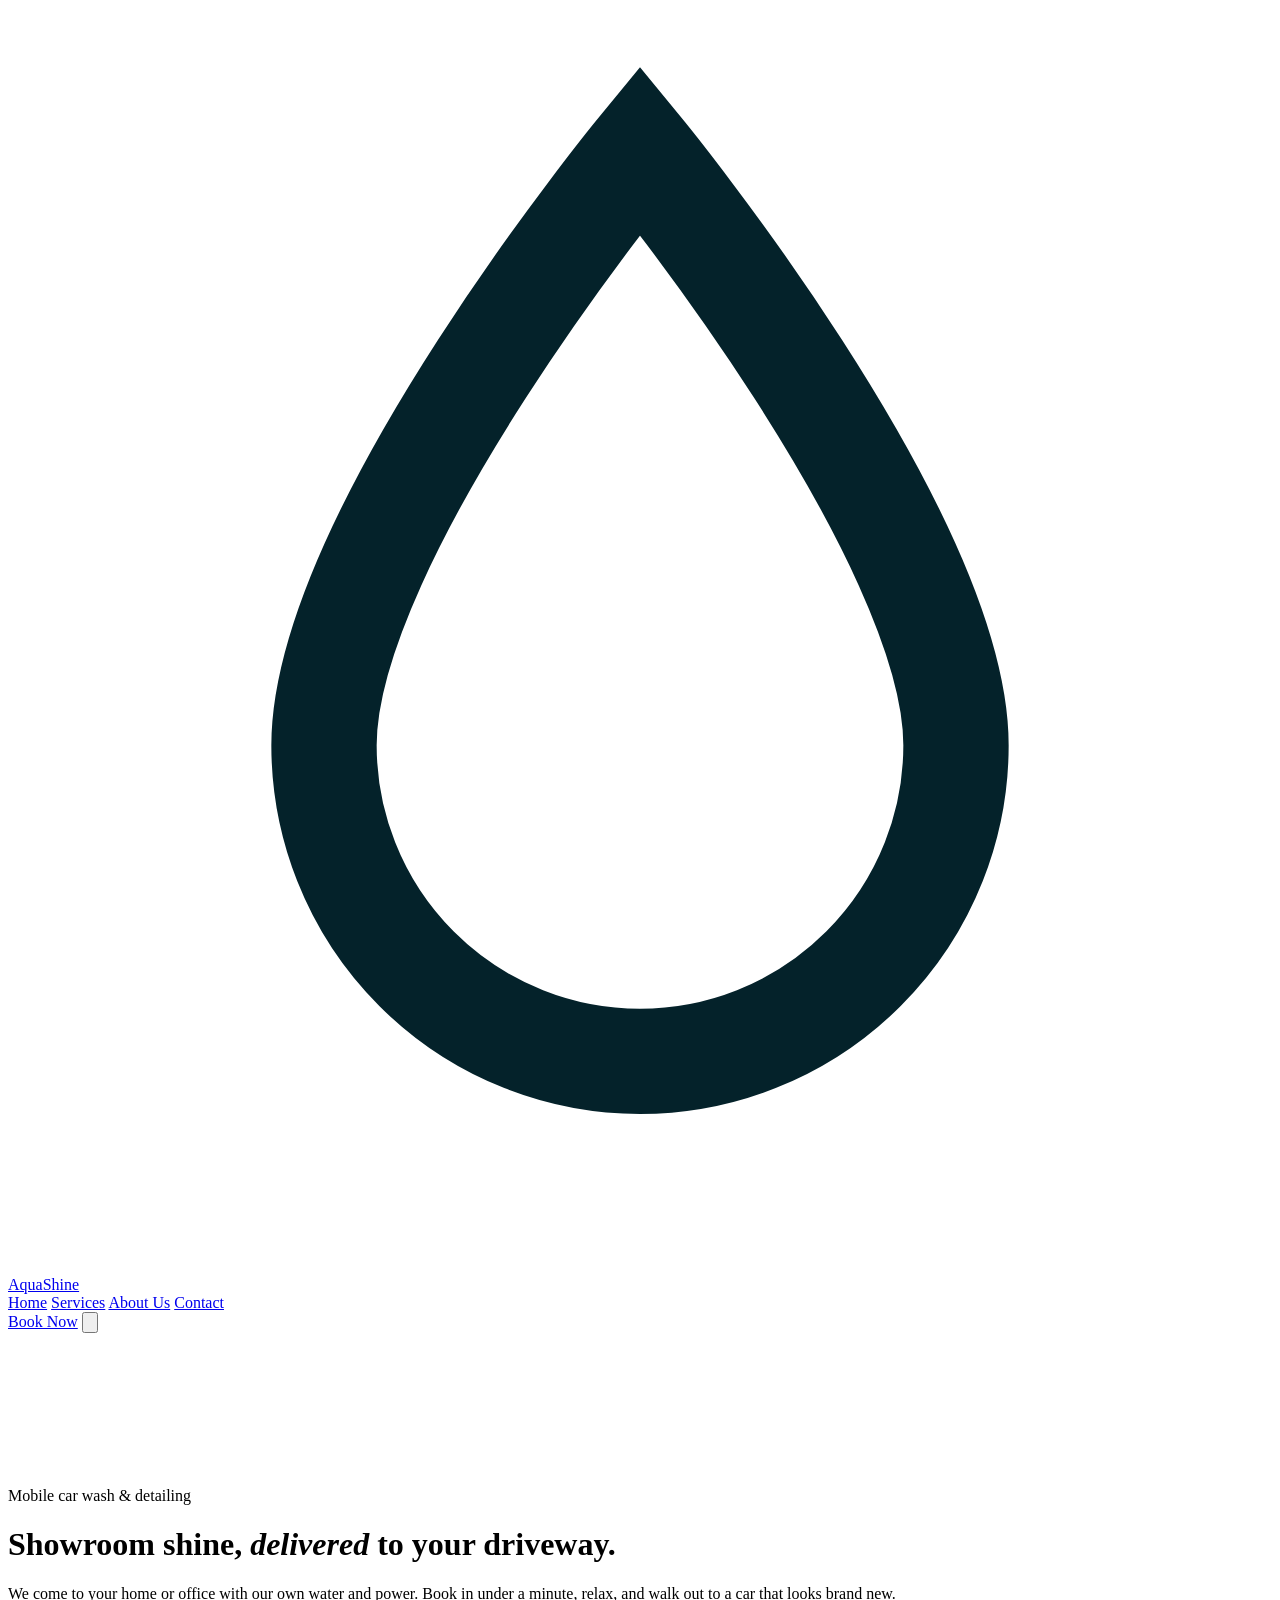
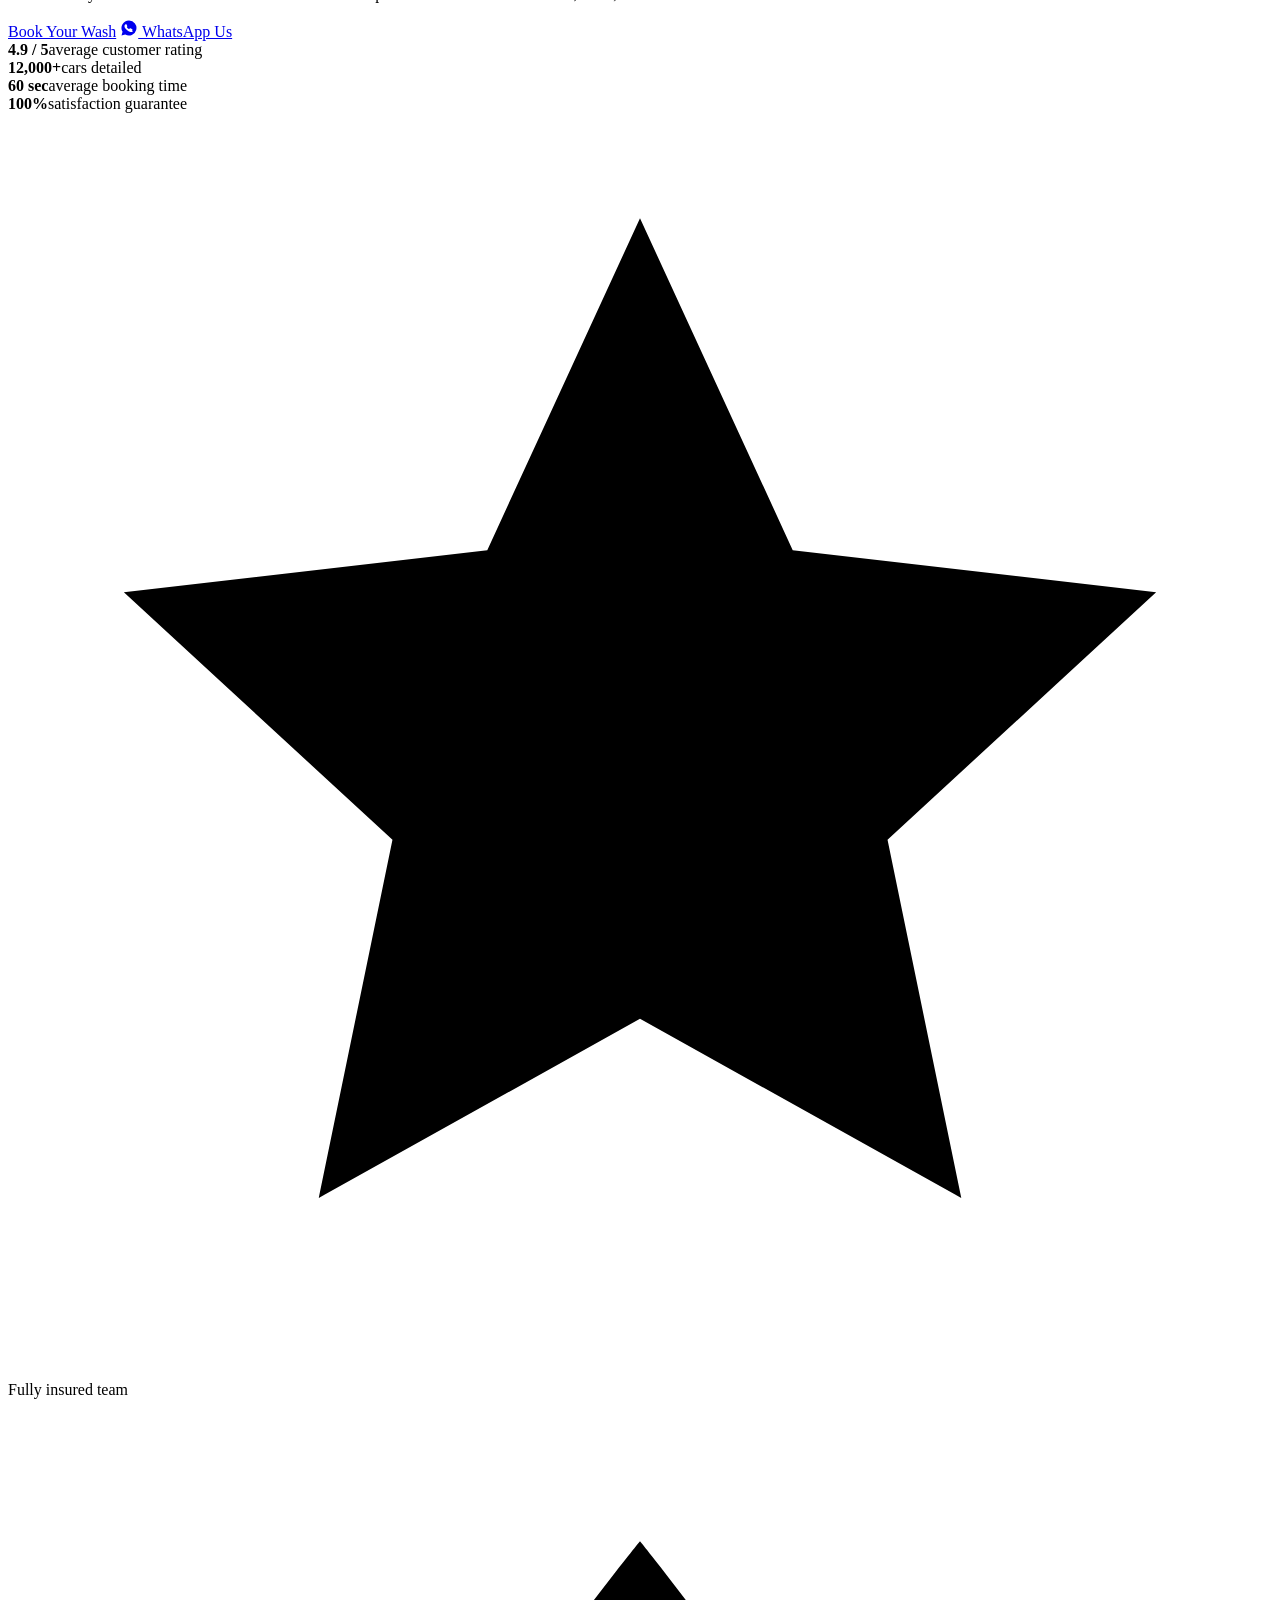
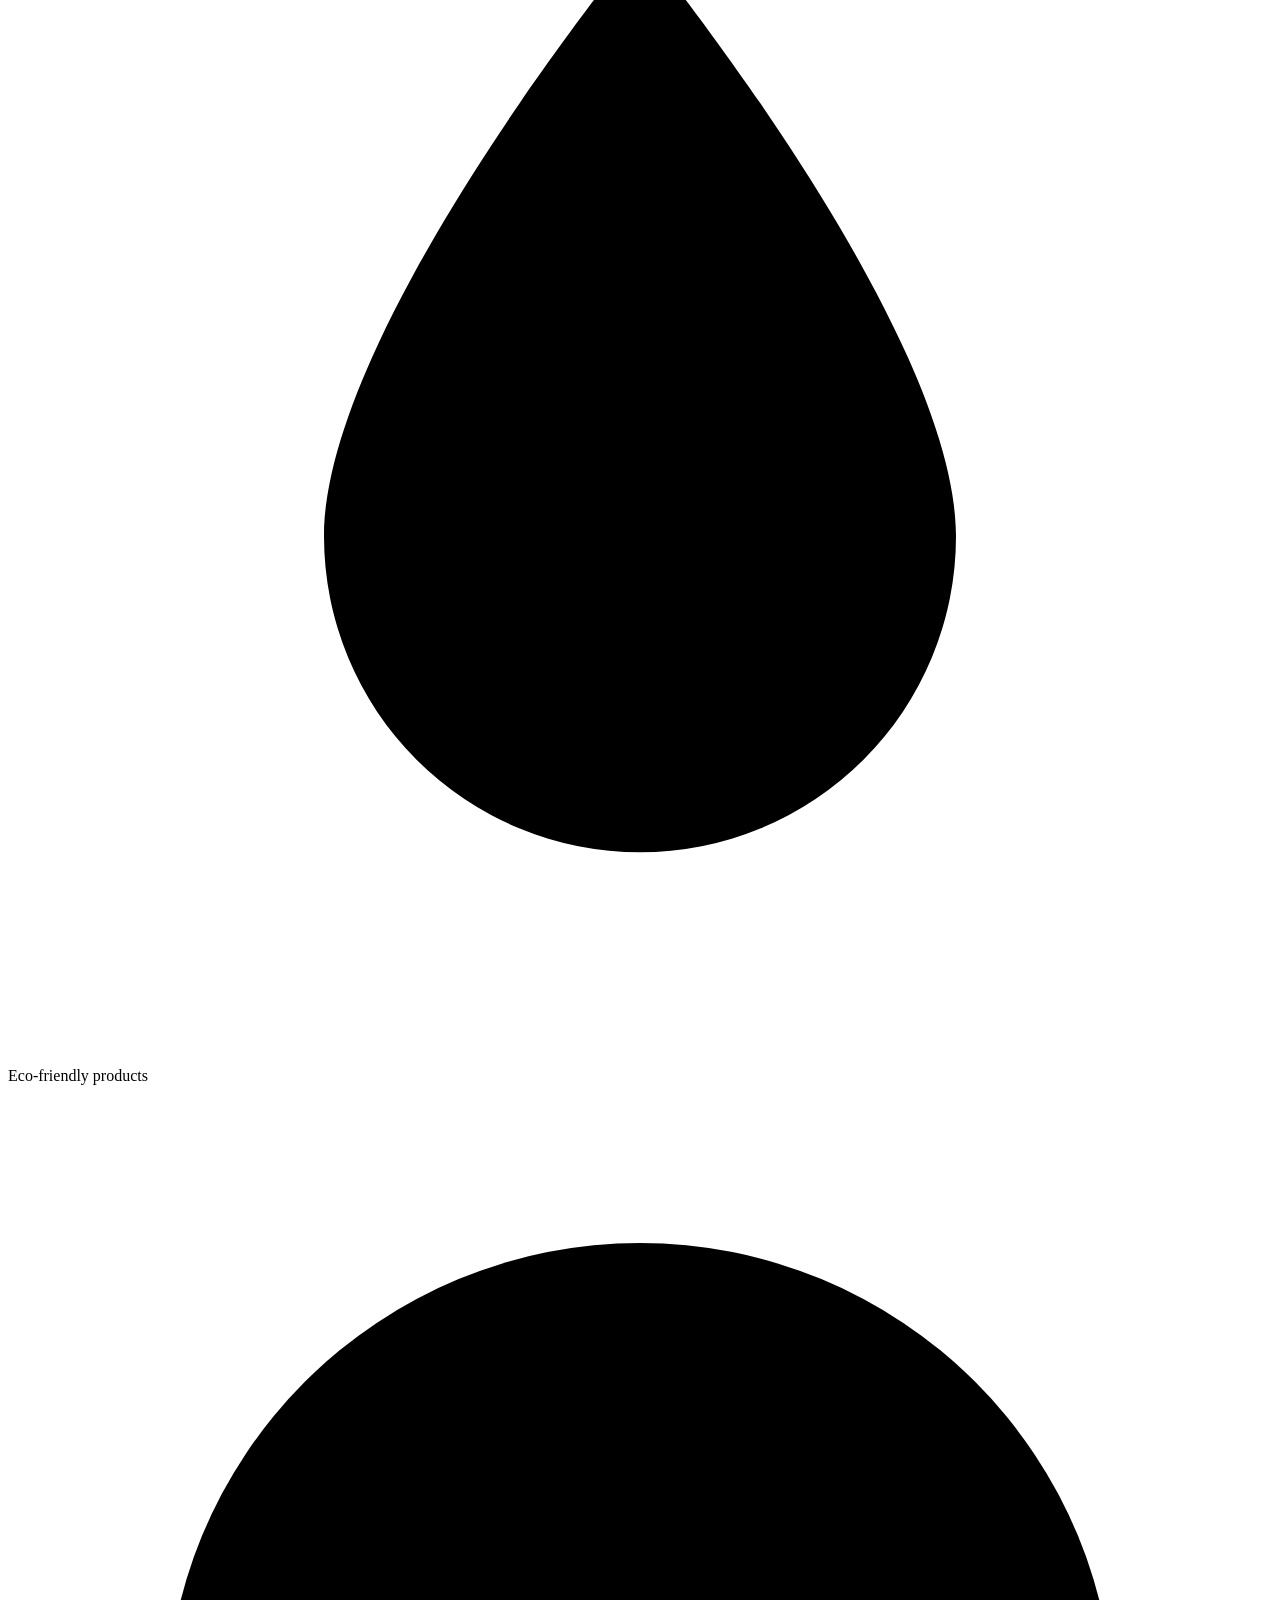
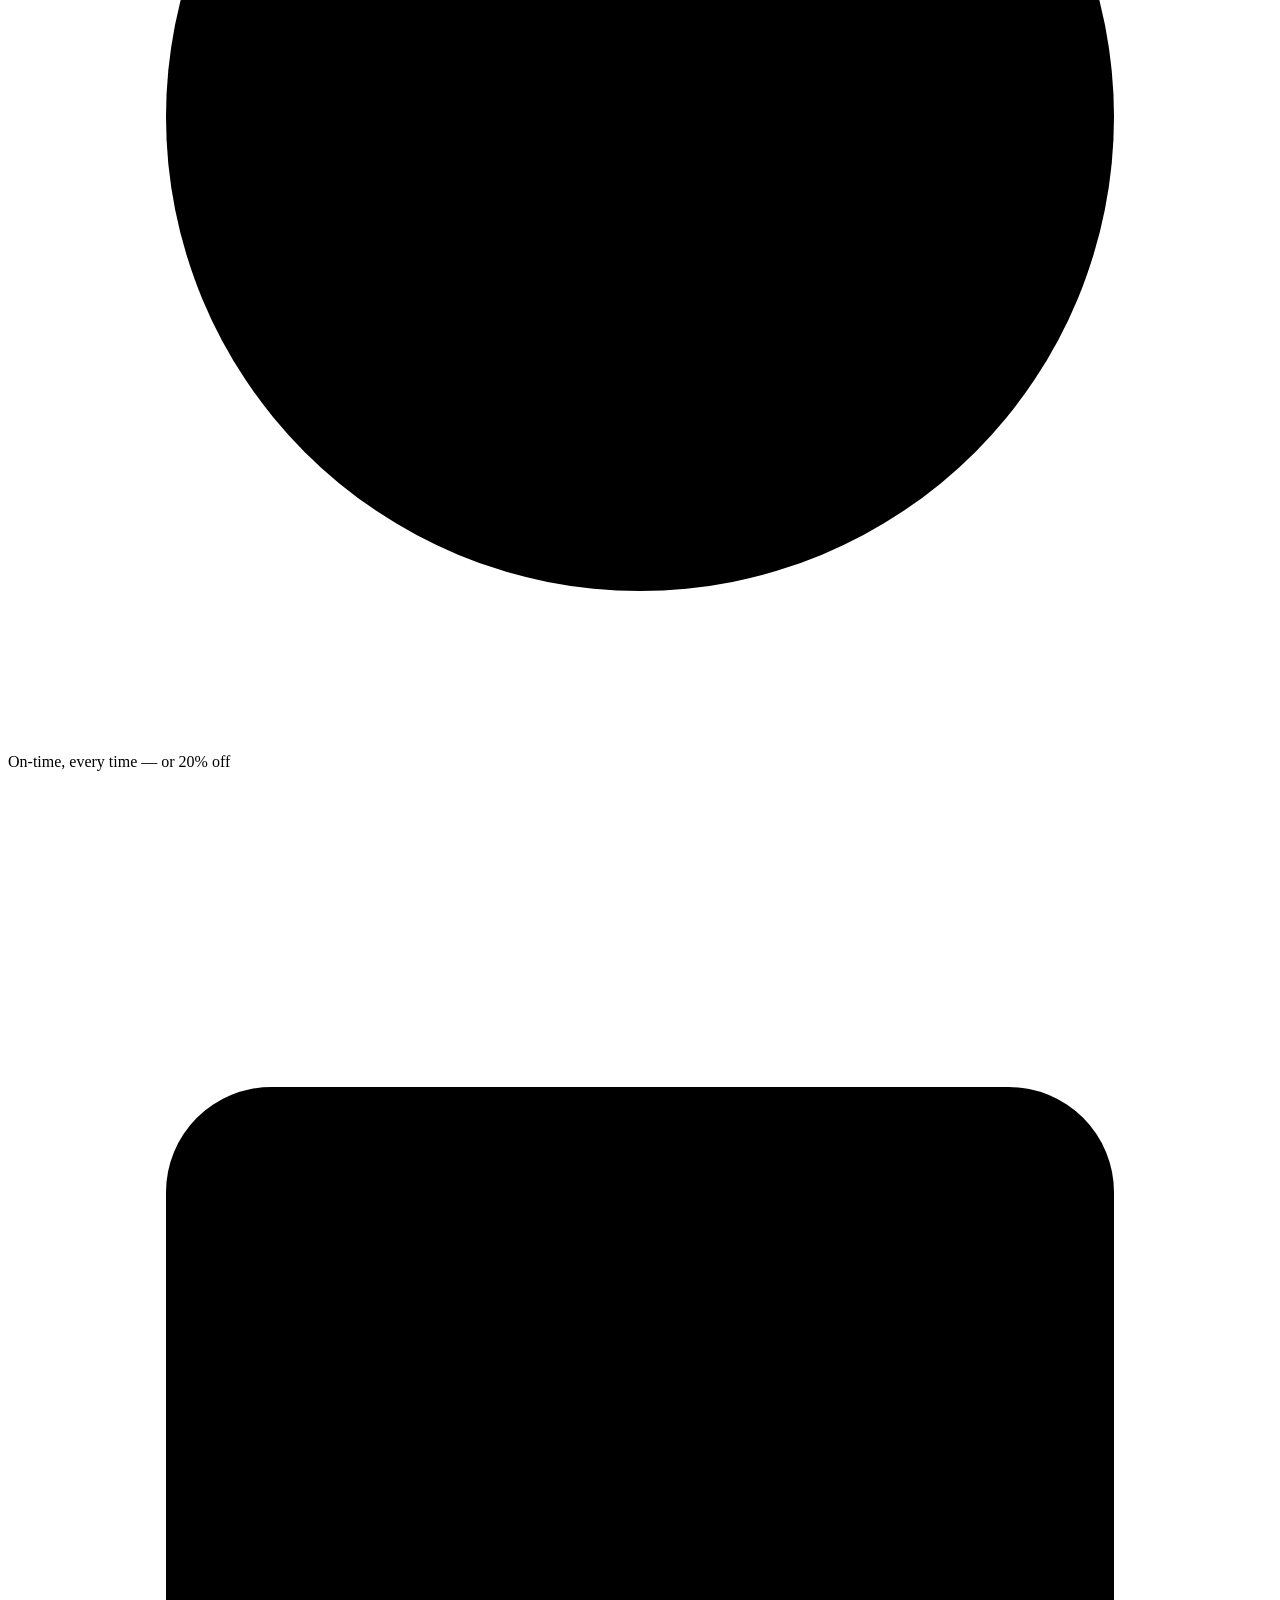
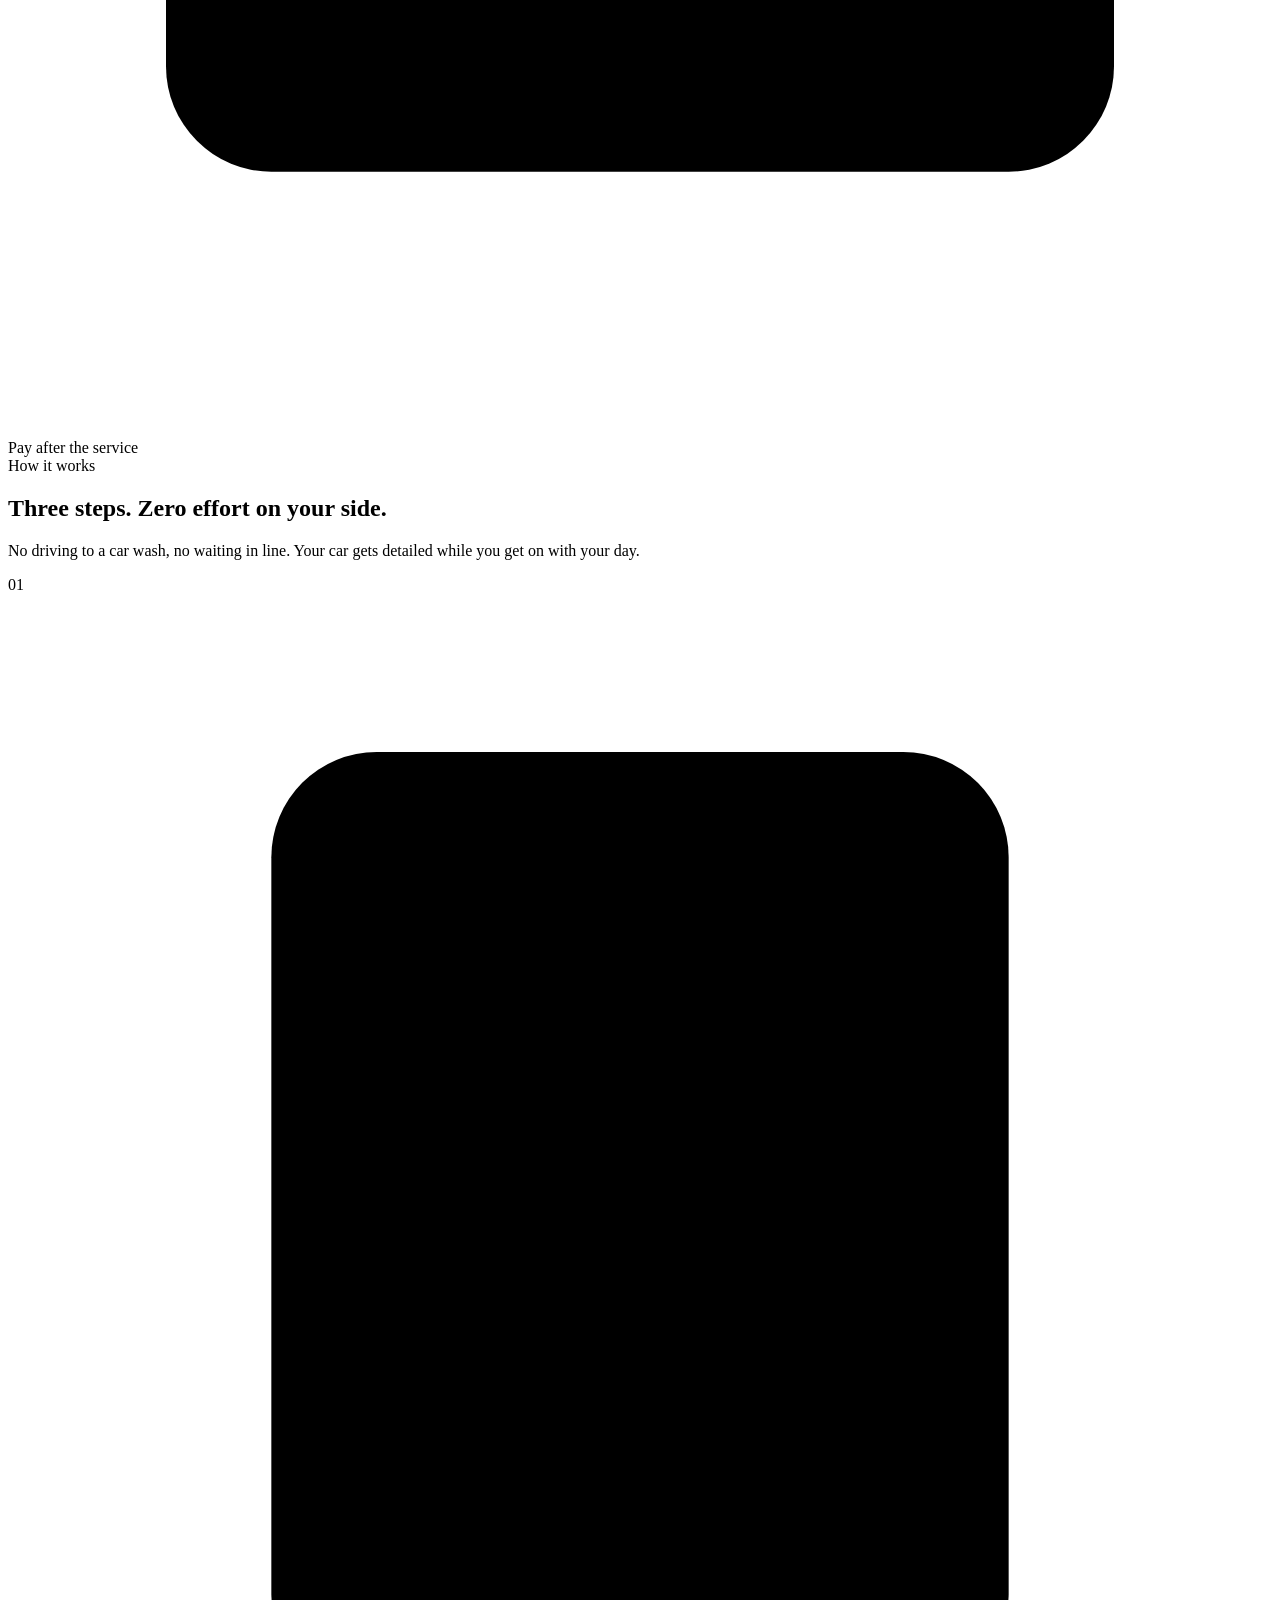
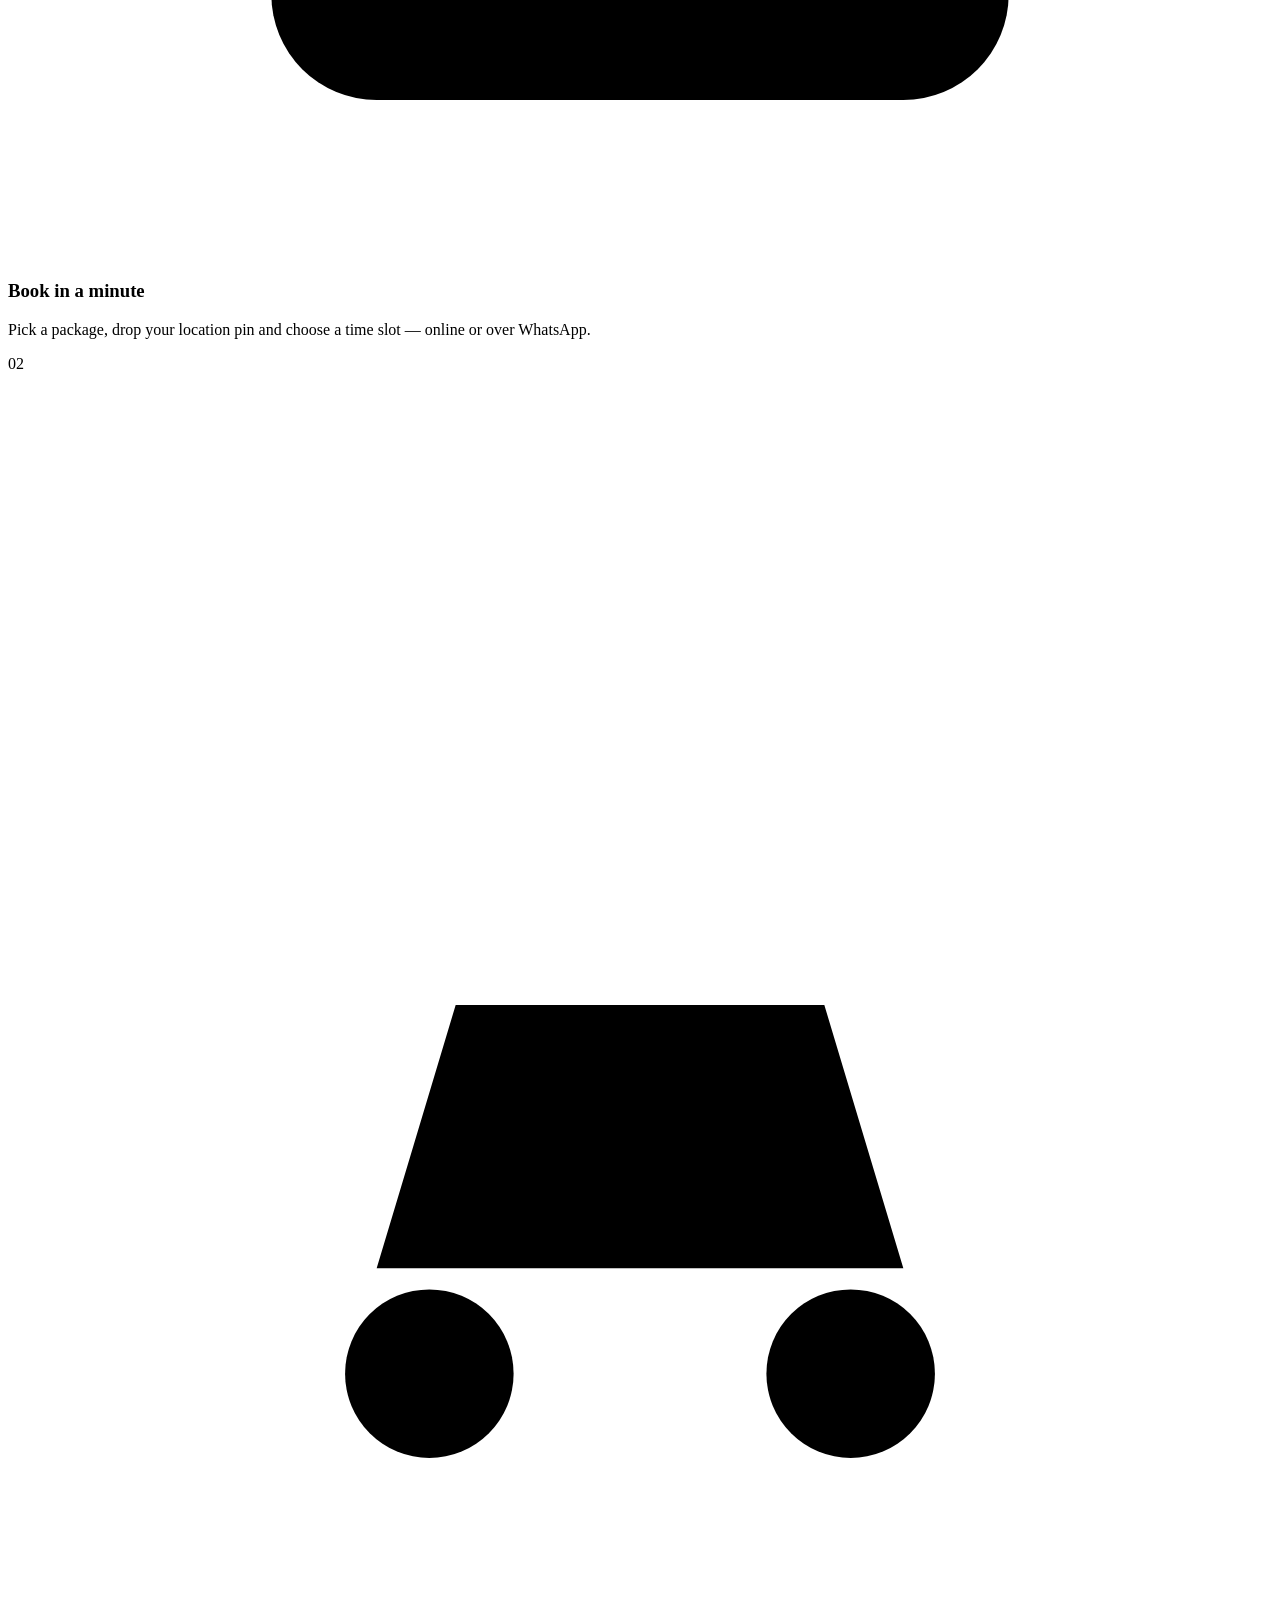
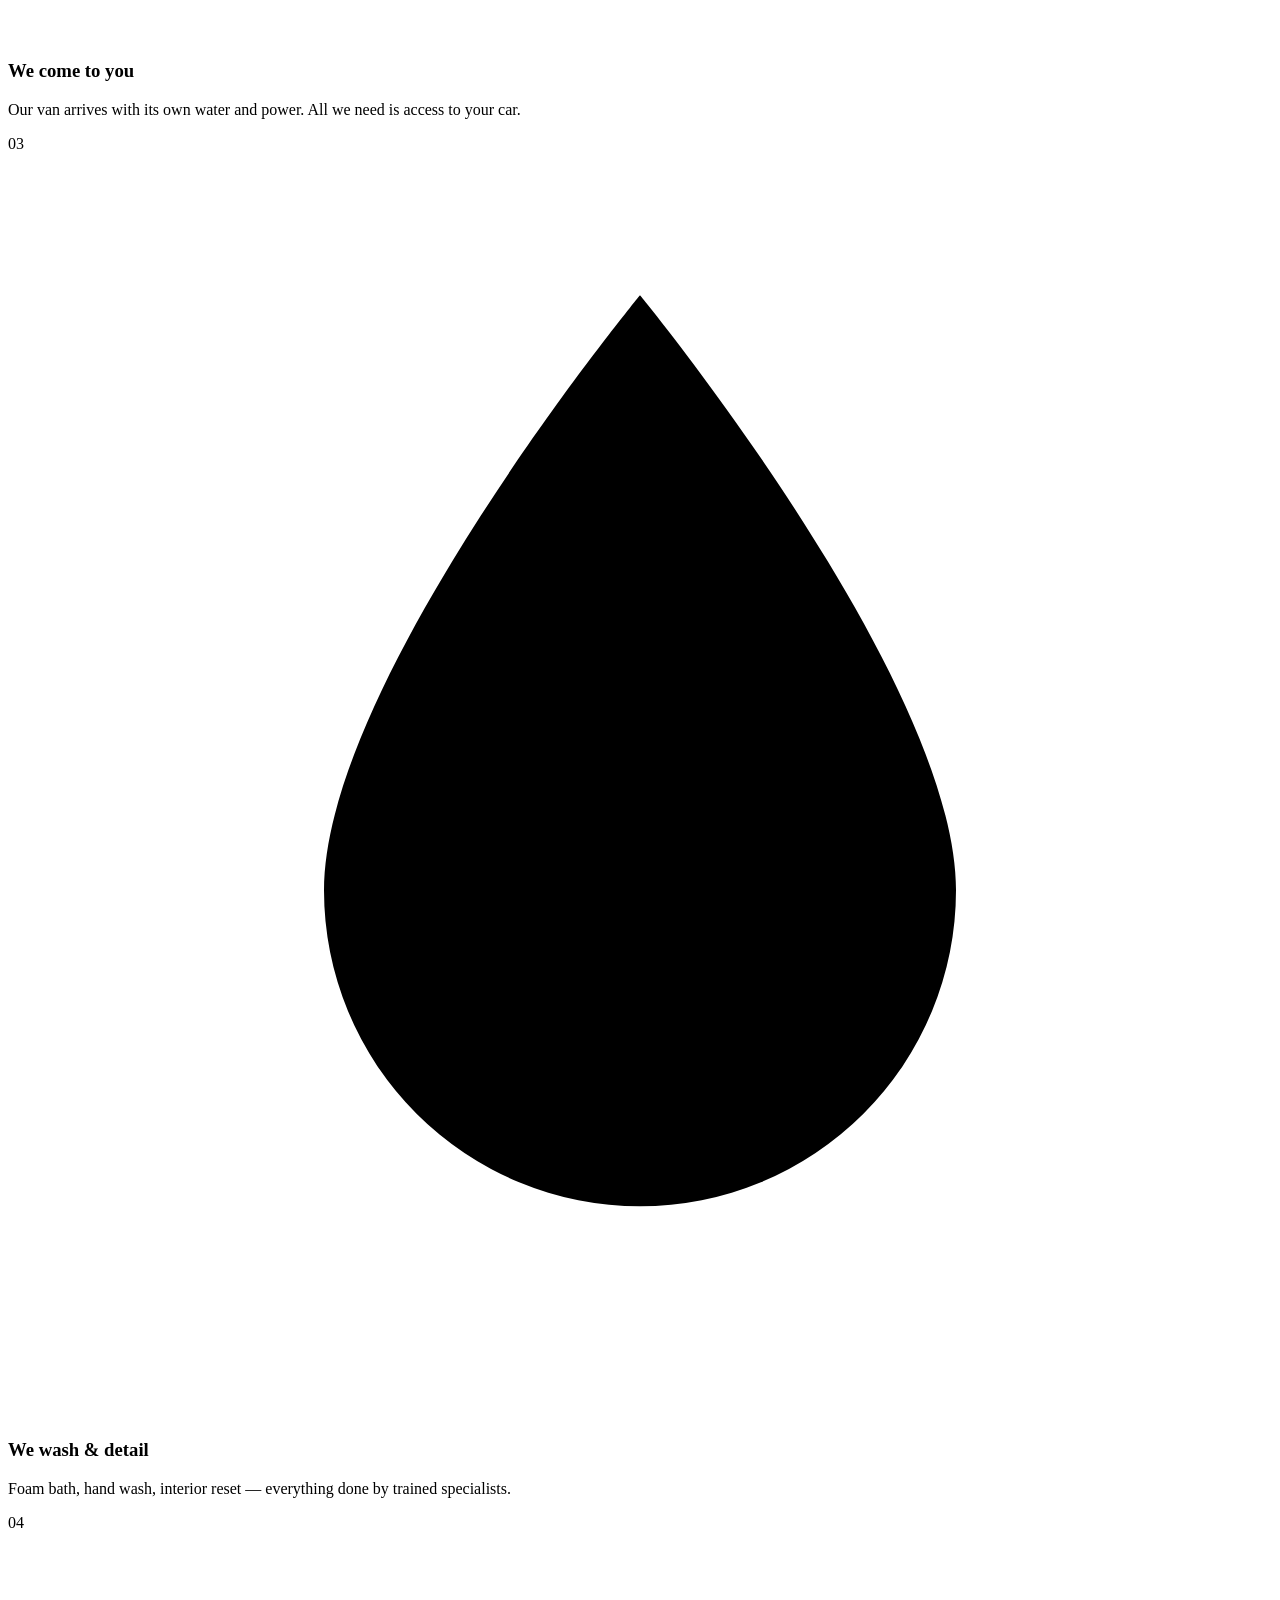
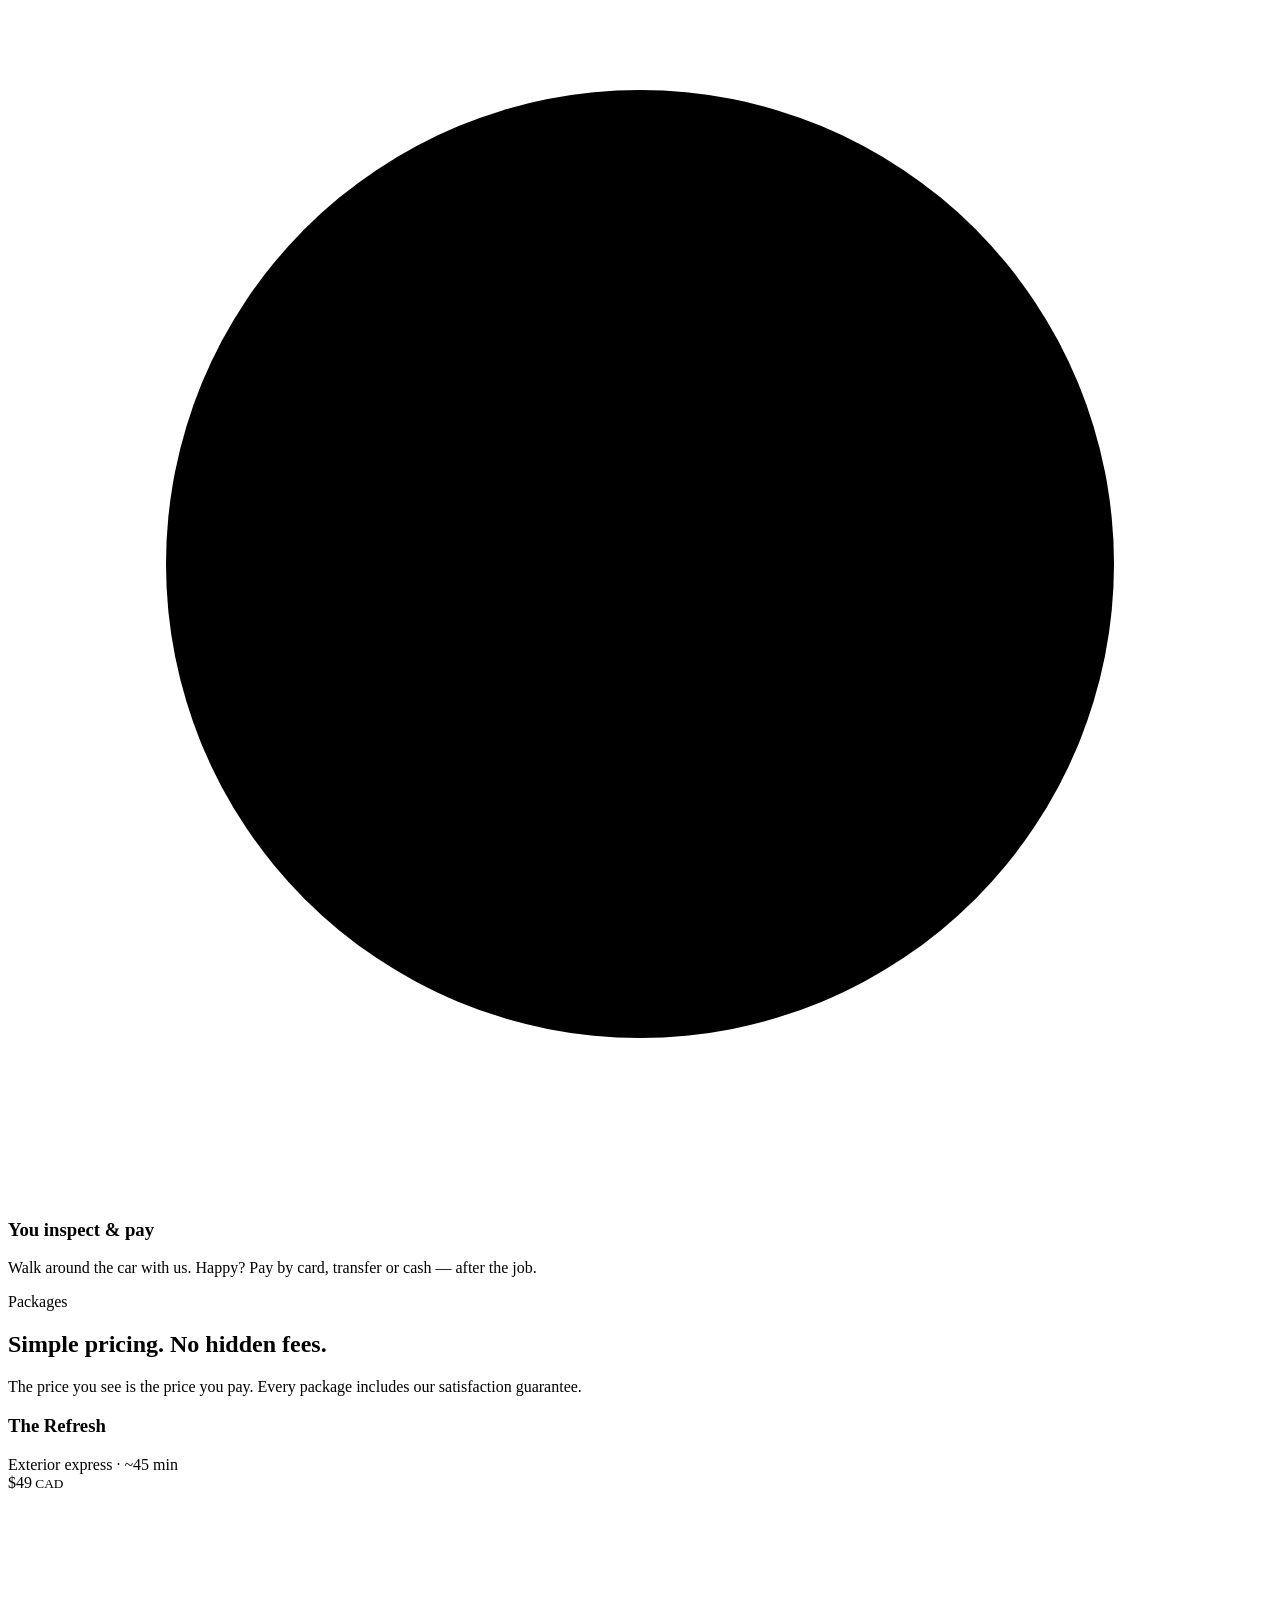
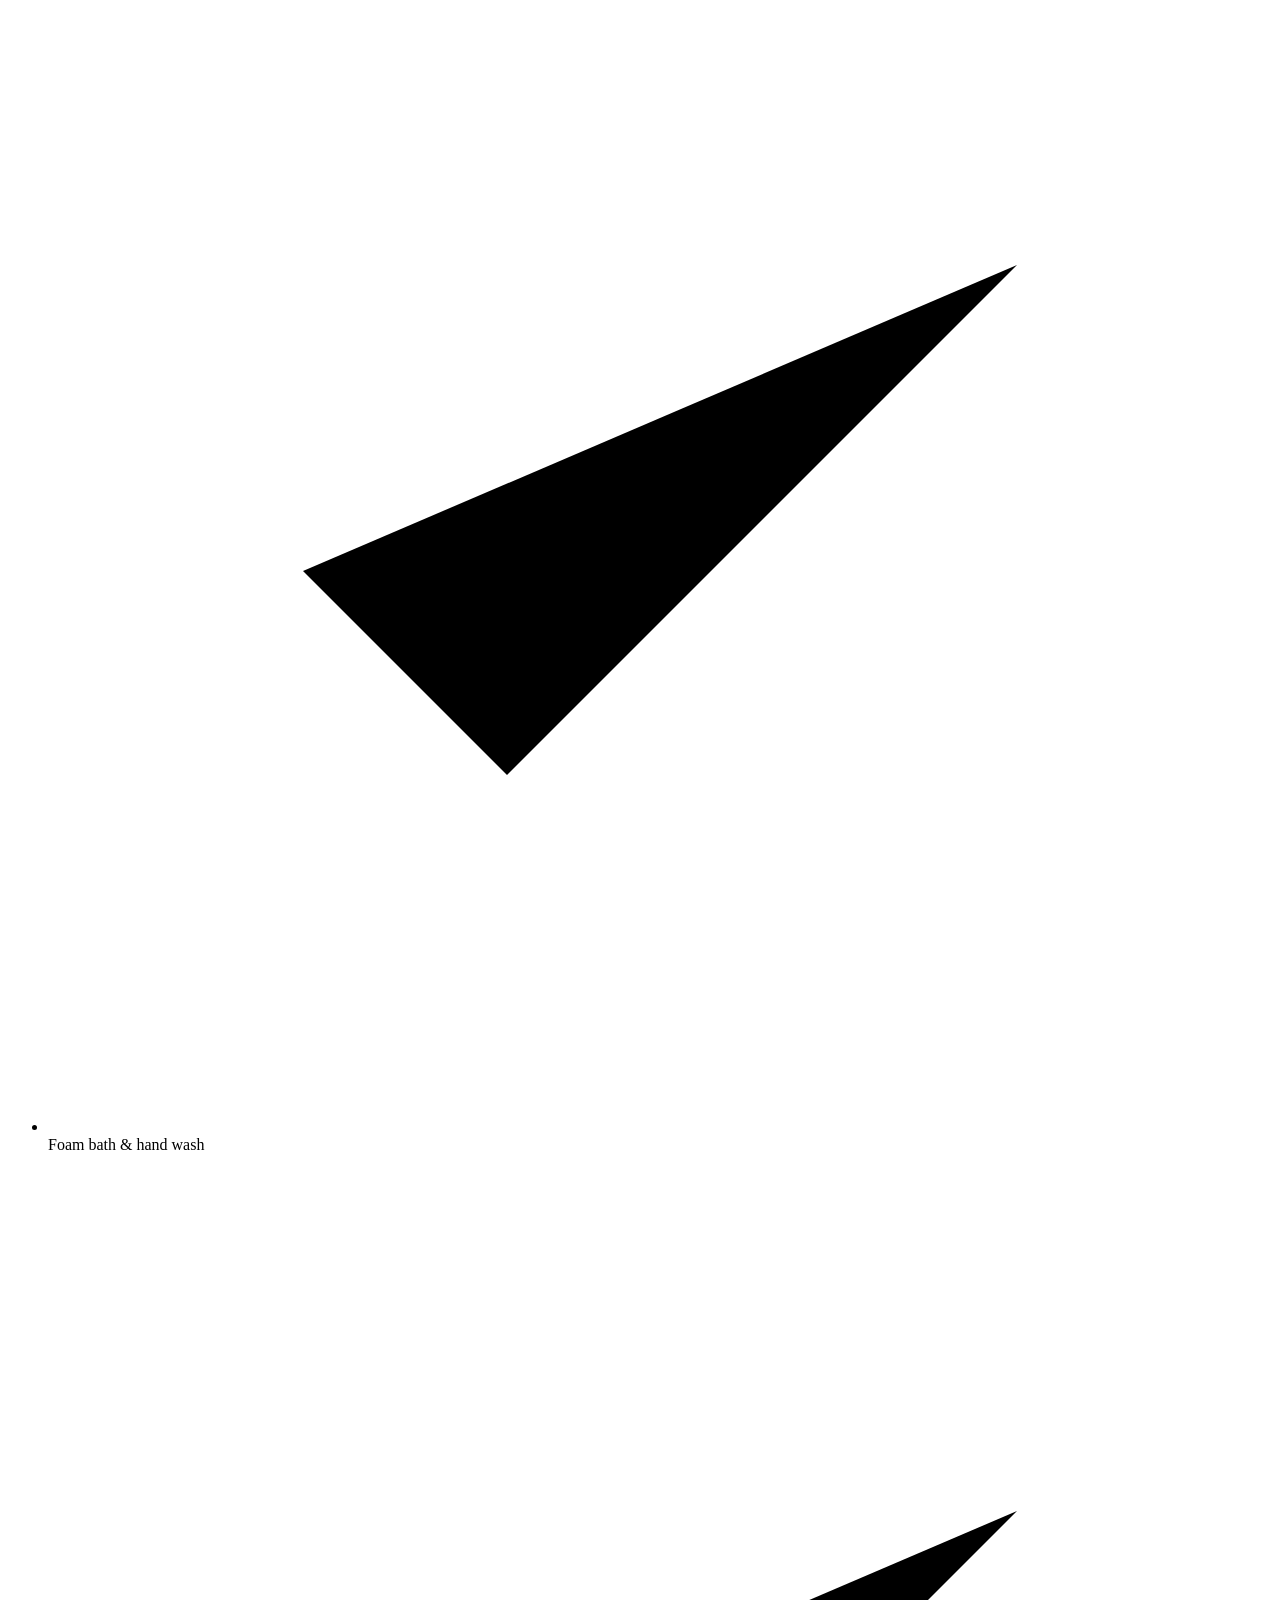
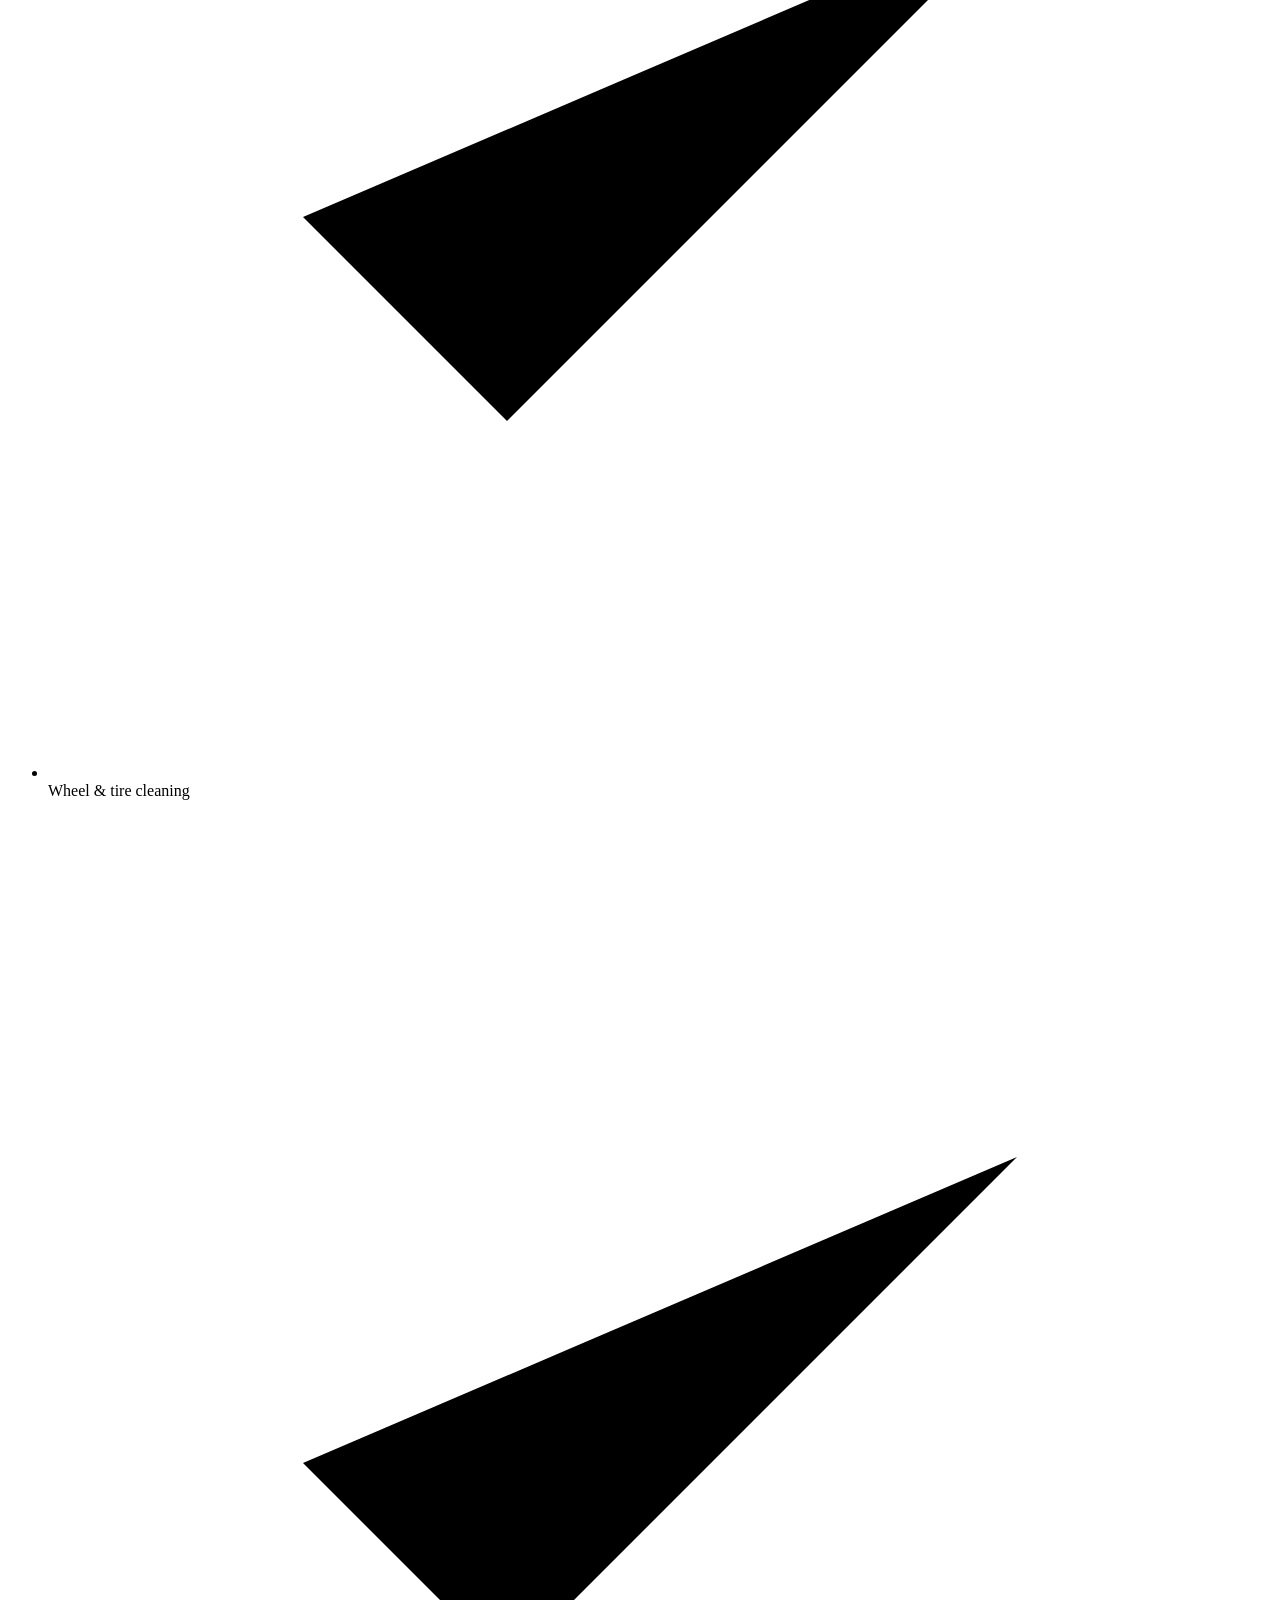
==== index.html @ 268f35f4 "Add index.html" ====
<!DOCTYPE html>
<html lang="en">
<head>
<meta charset="UTF-8">
<meta name="viewport" content="width=device-width, initial-scale=1.0">
<title>AquaShine — Mobile Car Wash | Showroom Shine at Your Doorstep</title>
<meta name="description" content="AquaShine brings a premium mobile car wash to your home or office. Book in under a minute — we bring the water, the power and the shine.">
<link rel="preconnect" href="https://fonts.googleapis.com">
<link rel="preconnect" href="https://fonts.gstatic.com" crossorigin>
<link href="https://fonts.googleapis.com/css2?family=Inter:wght@400;500;600;700&family=Space+Grotesk:wght@500;600;700&display=swap" rel="stylesheet">
<link rel="stylesheet" href="styles.css">
</head>
<body>

<nav class="nav">
  <div class="nav-in">
    <a class="logo" href="index.html"><i><svg viewBox="0 0 24 24" fill="none" stroke="#04222a" stroke-width="2"><path d="M12 2.7S6 10 6 14a6 6 0 0 0 12 0c0-4-6-11.3-6-11.3z"/></svg></i>AquaShine</a>
    <div class="nav-links">
      <a href="index.html" class="on">Home</a>
      <a href="services.html">Services</a>
      <a href="about.html">About Us</a>
      <a href="contact.html">Contact</a>
    </div>
    <a class="btn nav-cta" href="contact.html">Book Now</a>
    <button class="burger" aria-label="Menu"><svg viewBox="0 0 24 24" fill="none" stroke-width="2"><path d="M4 7h16M4 12h16M4 17h16"/></svg></button>
  </div>
</nav>

<header class="hero">
  <video autoplay muted loop playsinline poster="assets/media-generation-exterior-wash-0-a948ad54-d0db-4a77-a885-1e71a88c5512.webp">
    <source src="assets/media-generation-hero-carwash-0-218e1c54-65db-4edb-9801-4d5ffd7b6881.mp4" type="video/mp4">
  </video>
  <div class="hero-in">
    <span class="kicker rv">Mobile car wash &amp; detailing</span>
    <h1 class="rv">Showroom shine, <em>delivered</em> to your driveway.</h1>
    <p class="lead rv">We come to your home or office with our own water and power. Book in under a minute, relax, and walk out to a car that looks brand new.</p>
    <div class="hero-cta rv">
      <a class="btn" href="contact.html">Book Your Wash</a>
      <a class="btn wa" href="https://wa.me/15551234567?text=Hi%20AquaShine!%20I%20would%20like%20to%20book%20a%20wash." target="_blank" rel="noopener">
        <svg width="18" height="18" viewBox="0 0 24 24" fill="currentColor"><path d="M12 2a10 10 0 0 0-8.6 15.1L2 22l5-1.3A10 10 0 1 0 12 2zm5.2 14.2c-.2.6-1.3 1.2-1.8 1.2-.5.1-1 .2-3.4-.7-2.9-1.2-4.7-4.1-4.9-4.3-.1-.2-1.1-1.5-1.1-2.9s.7-2 1-2.3c.2-.3.5-.3.7-.3h.5c.2 0 .4 0 .6.5s.8 1.9.8 2c.1.1.1.3 0 .5-.3.6-.6.8-.4 1.1.6 1.1 1.4 1.9 2.5 2.4.3.2.5.1.7-.1l.8-.9c.2-.3.4-.2.7-.1l2 1c.3.1.5.2.6.4 0 .1 0 .6-.3 1.5z"/></svg>
        WhatsApp Us</a>
    </div>
    <div class="hero-stats rv">
      <div><b>4.9 / 5</b><span>average customer rating</span></div>
      <div><b>12,000+</b><span>cars detailed</span></div>
      <div><b>60 sec</b><span>average booking time</span></div>
      <div><b>100%</b><span>satisfaction guarantee</span></div>
    </div>
  </div>
</header>

<div class="trust">
  <div class="trust-in">
    <span><svg viewBox="0 0 24 24"><path d="M12 2l2.9 6.3 6.9.8-5.1 4.7 1.4 6.8L12 17.2 5.9 20.6l1.4-6.8L2.2 9.1l6.9-.8z"/></svg>Fully insured team</span>
    <span><svg viewBox="0 0 24 24"><path d="M12 2.7S6 10 6 14a6 6 0 0 0 12 0c0-4-6-11.3-6-11.3z"/></svg>Eco-friendly products</span>
    <span><svg viewBox="0 0 24 24"><circle cx="12" cy="12" r="9"/><path d="M12 7v5l3 3"/></svg>On-time, every time — or 20% off</span>
    <span><svg viewBox="0 0 24 24"><rect x="3" y="6" width="18" height="13" rx="2"/><path d="M3 10h18"/></svg>Pay after the service</span>
  </div>
</div>

<section class="sec">
  <div class="wrap">
    <div class="sec-head rv">
      <span class="kicker">How it works</span>
      <h2>Three steps. Zero effort on your side.</h2>
      <p>No driving to a car wash, no waiting in line. Your car gets detailed while you get on with your day.</p>
    </div>
    <div class="steps">
      <div class="step rv">
        <span class="n">01</span>
        <div class="ic"><svg viewBox="0 0 24 24"><rect x="5" y="3" width="14" height="18" rx="2"/><path d="M11 18h2"/></svg></div>
        <h3>Book in a minute</h3>
        <p>Pick a package, drop your location pin and choose a time slot — online or over WhatsApp.</p>
      </div>
      <div class="step rv">
        <span class="n">02</span>
        <div class="ic"><svg viewBox="0 0 24 24"><path d="M5 17h14M7 17l1.5-5h7L17 17M9 20v-3M15 20v-3"/><circle cx="8" cy="19" r="1.6"/><circle cx="16" cy="19" r="1.6"/></svg></div>
        <h3>We come to you</h3>
        <p>Our van arrives with its own water and power. All we need is access to your car.</p>
      </div>
      <div class="step rv">
        <span class="n">03</span>
        <div class="ic"><svg viewBox="0 0 24 24"><path d="M12 2.7S6 10 6 14a6 6 0 0 0 12 0c0-4-6-11.3-6-11.3z"/><path d="M9.5 14a2.5 2.5 0 0 0 2.5 2.5"/></svg></div>
        <h3>We wash &amp; detail</h3>
        <p>Foam bath, hand wash, interior reset — everything done by trained specialists.</p>
      </div>
      <div class="step rv">
        <span class="n">04</span>
        <div class="ic"><svg viewBox="0 0 24 24"><circle cx="12" cy="12" r="9"/><path d="M8.5 12.5l2.5 2.5 4.5-5.5"/></svg></div>
        <h3>You inspect &amp; pay</h3>
        <p>Walk around the car with us. Happy? Pay by card, transfer or cash — after the job.</p>
      </div>
    </div>
  </div>
</section>

<section class="sec" style="background:var(--bg2);border-block:1px solid var(--line)">
  <div class="wrap">
    <div class="sec-head rv">
      <span class="kicker">Packages</span>
      <h2>Simple pricing. No hidden fees.</h2>
      <p>The price you see is the price you pay. Every package includes our satisfaction guarantee.</p>
    </div>
    <div class="pkgs">
      <div class="pkg rv">
        <h3>The Refresh</h3>
        <div class="dur">Exterior express · ~45 min</div>
        <div class="price">$49<small> CAD</small></div>
        <ul>
          <li><svg viewBox="0 0 24 24"><path d="M5 13l4 4L19 7"/></svg>Foam bath &amp; hand wash</li>
          <li><svg viewBox="0 0 24 24"><path d="M5 13l4 4L19 7"/></svg>Wheel &amp; tire cleaning</li>
          <li><svg viewBox="0 0 24 24"><path d="M5 13l4 4L19 7"/></svg>Streak-free windows</li>
          <li><svg viewBox="0 0 24 24"><path d="M5 13l4 4L19 7"/></svg>Spray wax finish</li>
        </ul>
        <a class="btn ghost" href="contact.html">Choose Refresh</a>
      </div>
      <div class="pkg hot rv">
        <span class="tag">Most popular</span>
        <h3>The Signature</h3>
        <div class="dur">Inside &amp; out · ~90 min</div>
        <div class="price">$119<small> CAD</small></div>
        <ul>
          <li><svg viewBox="0 0 24 24"><path d="M5 13l4 4L19 7"/></svg>Everything in The Refresh</li>
          <li><svg viewBox="0 0 24 24"><path d="M5 13l4 4L19 7"/></svg>Full interior vacuum</li>
          <li><svg viewBox="0 0 24 24"><path d="M5 13l4 4L19 7"/></svg>Dashboard &amp; console detailing</li>
          <li><svg viewBox="0 0 24 24"><path d="M5 13l4 4L19 7"/></svg>Door jambs &amp; trim dressing</li>
          <li><svg viewBox="0 0 24 24"><path d="M5 13l4 4L19 7"/></svg>Air freshener on request</li>
        </ul>
        <a class="btn" href="contact.html">Choose Signature</a>
      </div>
      <div class="pkg rv">
        <h3>The Restoration</h3>
        <div class="dur">Full detail · 3–4 hours</div>
        <div class="price">$249<small> CAD</small></div>
        <ul>
          <li><svg viewBox="0 0 24 24"><path d="M5 13l4 4L19 7"/></svg>Everything in The Signature</li>
          <li><svg viewBox="0 0 24 24"><path d="M5 13l4 4L19 7"/></svg>Machine polish — one step</li>
          <li><svg viewBox="0 0 24 24"><path d="M5 13l4 4L19 7"/></svg>Deep shampoo: seats &amp; carpets</li>
          <li><svg viewBox="0 0 24 24"><path d="M5 13l4 4L19 7"/></svg>Engine bay wipe-down</li>
          <li><svg viewBox="0 0 24 24"><path d="M5 13l4 4L19 7"/></svg>6-month sealant protection</li>
        </ul>
        <a class="btn ghost" href="contact.html">Choose Restoration</a>
      </div>
    </div>
  </div>
</section>

<section class="sec">
  <div class="wrap">
    <div class="sec-head rv">
      <span class="kicker">What we do</span>
      <h2>Every service, at your curb.</h2>
      <p>From a quick refresh to paint correction — explore the full menu on our Services page.</p>
    </div>
    <div class="feat rv">
      <div class="pic"><img src="assets/media-generation-exterior-wash-0-a948ad54-d0db-4a77-a885-1e71a88c5512.webp" alt="Exterior foam wash"></div>
      <div>
        <span class="kicker">Exterior</span>
        <h3>A bath your car will feel.</h3>
        <p>Thick foam, gentle hand wash, decontaminated wheels and a wax finish — without a single swirl mark. We bring our own spot-free water, so the finish is flawless even in direct sun.</p>
        <span class="from">From $49 CAD</span>
        <a class="btn ghost" href="services.html">See all services</a>
      </div>
    </div>
    <div class="feat rev rv">
      <div class="pic"><img src="assets/media-generation-interior-detail-0-55923eca-9773-48c6-b60a-79fb05829d3a.webp" alt="Interior detailing"></div>
      <div>
        <span class="kicker">Interior</span>
        <h3>A cabin that feels new again.</h3>
        <p>Deep vacuum, steam-cleaned surfaces, conditioned leather and detailed vents and crevices. Pet hair, crumbs, coffee stains — gone.</p>
        <span class="from">From $59 CAD</span>
        <a class="btn ghost" href="services.html">See all services</a>
      </div>
    </div>
    <div class="feat rv">
      <div class="pic"><img src="assets/media-generation-ceramic-polish-0-954900e5-b7b9-4147-86a1-278abd30af4b.webp" alt="Paint polishing"></div>
      <div>
        <span class="kicker">Paint &amp; protection</span>
        <h3>Gloss that turns heads.</h3>
        <p>Machine polishing, headlight restoration and ceramic-grade sealants that keep your paint protected for months — all done in your driveway.</p>
        <span class="from">From $89 CAD</span>
        <a class="btn ghost" href="services.html">See all services</a>
      </div>
    </div>
  </div>
</section>

<section class="sec cover">
  <div class="wrap">
    <div class="sec-head rv">
      <span class="kicker">Service area</span>
      <h2>We come to you.</h2>
      <p>Our vans cover the metro area and nearby suburbs. Don't see your neighborhood? Message us — we often go further.</p>
    </div>
    <div class="areas rv">
      <span>Downtown</span><span>North York</span><span>Scarborough</span><span>Etobicoke</span><span>Mississauga</span><span>Markham</span><span>Richmond Hill</span><span>Vaughan</span><span>Pickering</span><span>Ajax</span>
    </div>
  </div>
</section>

<section class="sec">
  <div class="wrap">
    <div class="sec-head rv">
      <span class="kicker">FAQ</span>
      <h2>Questions, answered.</h2>
    </div>
    <div class="faq rv">
      <div class="faq-item">
        <button class="faq-q">Do I need to provide water or power?<svg viewBox="0 0 24 24"><path d="M12 5v14M5 12h14"/></svg></button>
        <div class="faq-a"><p>No. Our vans carry their own water supply and power. All we need is enough space to work around your car.</p></div>
      </div>
      <div class="faq-item">
        <button class="faq-q">How long does a wash take?<svg viewBox="0 0 24 24"><path d="M12 5v14M5 12h14"/></svg></button>
        <div class="faq-a"><p>The Refresh takes about 45 minutes, The Signature around 90 minutes, and The Restoration 3–4 hours depending on the vehicle's condition.</p></div>
      </div>
      <div class="faq-item">
        <button class="faq-q">What if it rains on my booking day?<svg viewBox="0 0 24 24"><path d="M12 5v14M5 12h14"/></svg></button>
        <div class="faq-a"><p>We monitor the forecast and will message you to reschedule free of charge if heavy rain is expected. Light drizzle doesn't stop us.</p></div>
      </div>
      <div class="faq-item">
        <button class="faq-q">When do I pay?<svg viewBox="0 0 24 24"><path d="M12 5v14M5 12h14"/></svg></button>
        <div class="faq-a"><p>After the service, once you've inspected the car. We accept cards, e-transfer and cash.</p></div>
      </div>
      <div class="faq-item">
        <button class="faq-q">Are your products safe for my car and the environment?<svg viewBox="0 0 24 24"><path d="M12 5v14M5 12h14"/></svg></button>
        <div class="faq-a"><p>Yes. We use pH-neutral, biodegradable products and a water-reclamation mat, so nothing harmful runs into the storm drain.</p></div>
      </div>
    </div>
  </div>
</section>

<section class="sec band">
  <div class="wrap rv">
    <h2>Your car deserves better than a parking lot queue.</h2>
    <p>Book in under a minute. We'll handle the rest — at your home, your office, wherever your car is parked.</p>
    <div class="row">
      <a class="btn" href="contact.html">Book Your Wash</a>
      <a class="btn wa" href="https://wa.me/15551234567?text=Hi%20AquaShine!%20I%20would%20like%20to%20book%20a%20wash." target="_blank" rel="noopener">Chat on WhatsApp</a>
    </div>
  </div>
</section>

<footer>
  <div class="wrap">
    <div class="f-grid">
      <div>
        <a class="logo" href="index.html" style="margin-bottom:16px"><i><svg viewBox="0 0 24 24" fill="none" stroke="#04222a" stroke-width="2"><path d="M12 2.7S6 10 6 14a6 6 0 0 0 12 0c0-4-6-11.3-6-11.3z"/></svg></i>AquaShine</a>
        <p style="color:var(--muted);font-size:.93rem;max-width:32ch">Premium mobile car wash &amp; detailing. We bring the shine to your driveway.</p>
      </div>
      <div>
        <h4>Pages</h4>
        <a href="index.html">Home</a><a href="services.html">Services</a><a href="about.html">About Us</a><a href="contact.html">Contact</a>
      </div>
      <div>
        <h4>Services</h4>
        <a href="services.html">Exterior Wash</a><a href="services.html">Interior Detailing</a><a href="services.html">Full Detail</a><a href="services.html">Ceramic &amp; Polish</a>
      </div>
      <div>
        <h4>Contact</h4>
        <a href="tel:+15551234567">+1 (555) 123-4567</a>
        <a href="mailto:hello@aquashine.example">hello@aquashine.example</a>
        <a href="https://wa.me/15551234567" target="_blank" rel="noopener">WhatsApp</a>
      </div>
    </div>
    <div class="f-bottom">
      <span>© <span id="yr"></span> AquaShine Mobile Wash. All rights reserved.</span>
      <span>Demo website — replace placeholder contact details before launch.</span>
    </div>
  </div>
</footer>

<a class="wa-float" href="https://wa.me/15551234567?text=Hi%20AquaShine!%20I%20would%20like%20to%20book%20a%20wash." target="_blank" rel="noopener" aria-label="Chat on WhatsApp">
  <svg viewBox="0 0 24 24"><path d="M12 2a10 10 0 0 0-8.6 15.1L2 22l5-1.3A10 10 0 1 0 12 2zm5.2 14.2c-.2.6-1.3 1.2-1.8 1.2-.5.1-1 .2-3.4-.7-2.9-1.2-4.7-4.1-4.9-4.3-.1-.2-1.1-1.5-1.1-2.9s.7-2 1-2.3c.2-.3.5-.3.7-.3h.5c.2 0 .4 0 .6.5s.8 1.9.8 2c.1.1.1.3 0 .5-.3.6-.6.8-.4 1.1.6 1.1 1.4 1.9 2.5 2.4.3.2.5.1.7-.1l.8-.9c.2-.3.4-.2.7-.1l2 1c.3.1.5.2.6.4 0 .1 0 .6-.3 1.5z"/></svg>
</a>

<script src="script.js"></script>
</body>
</html>
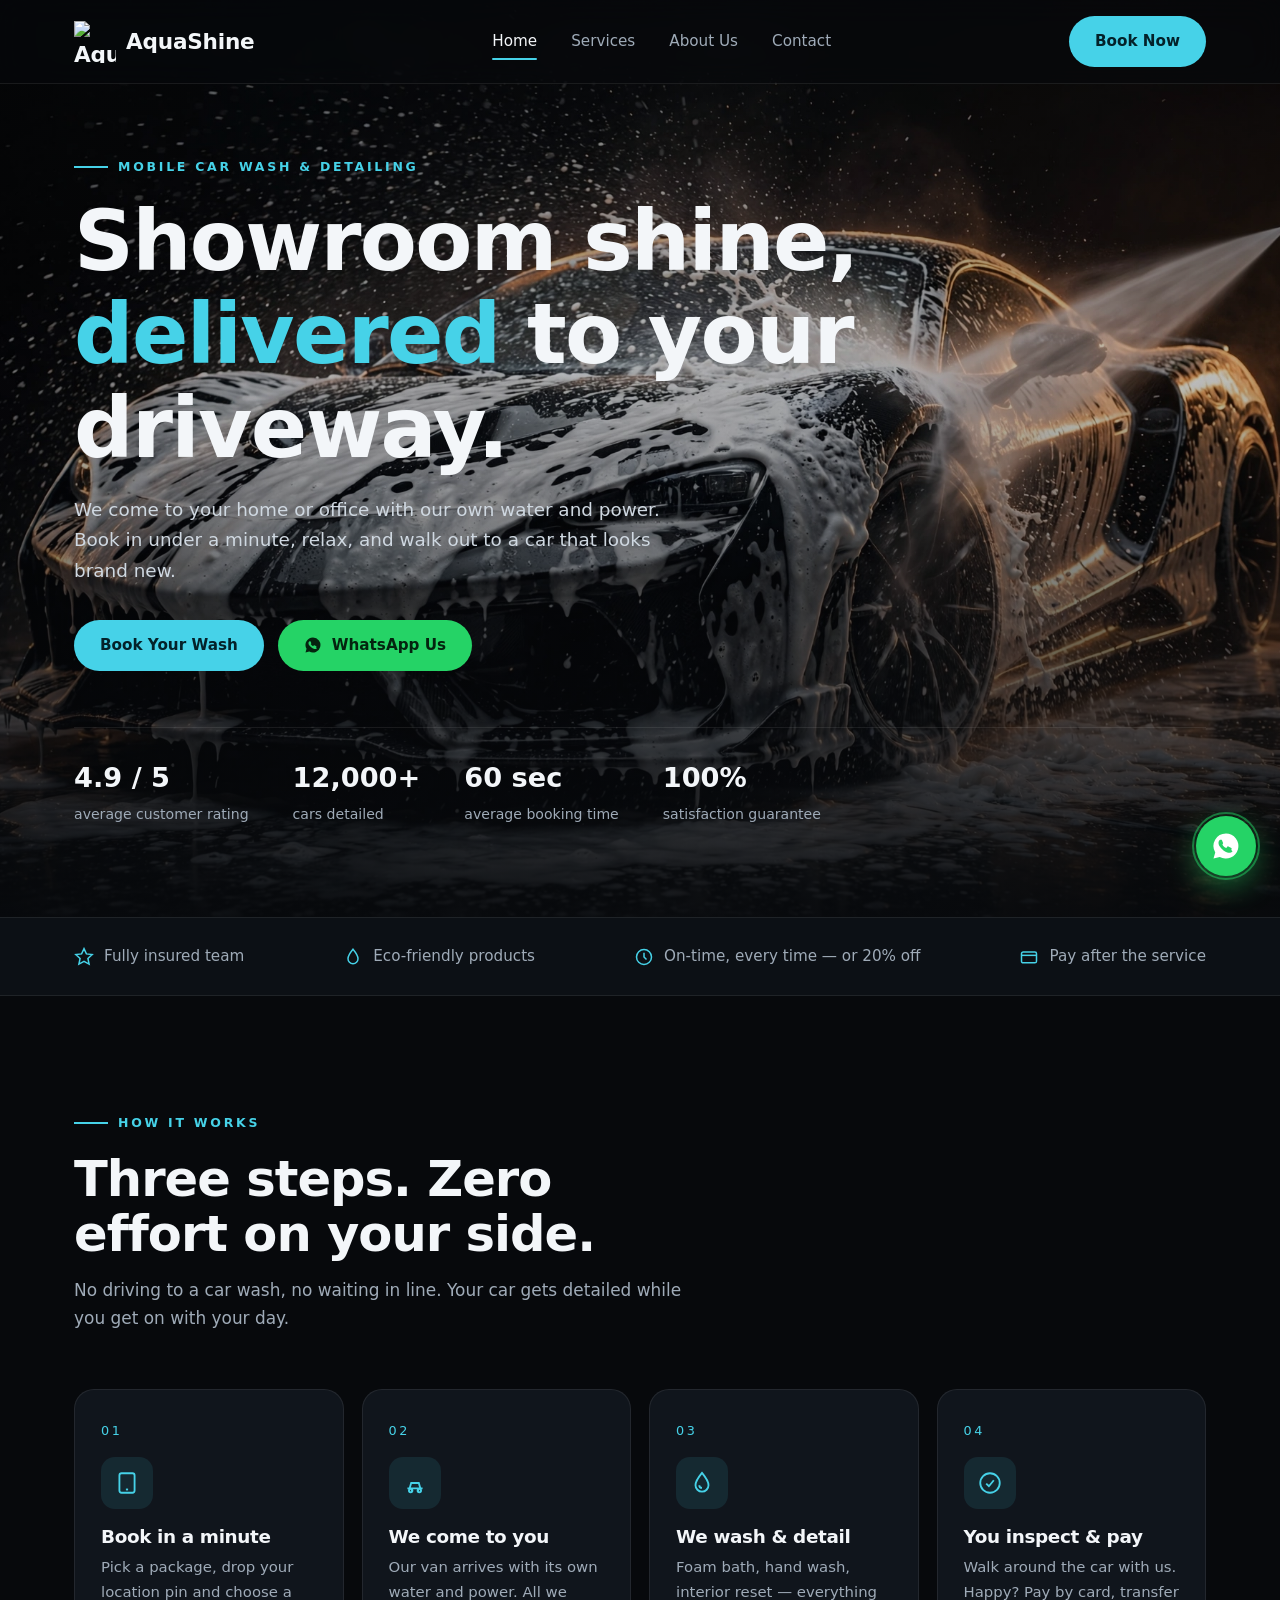
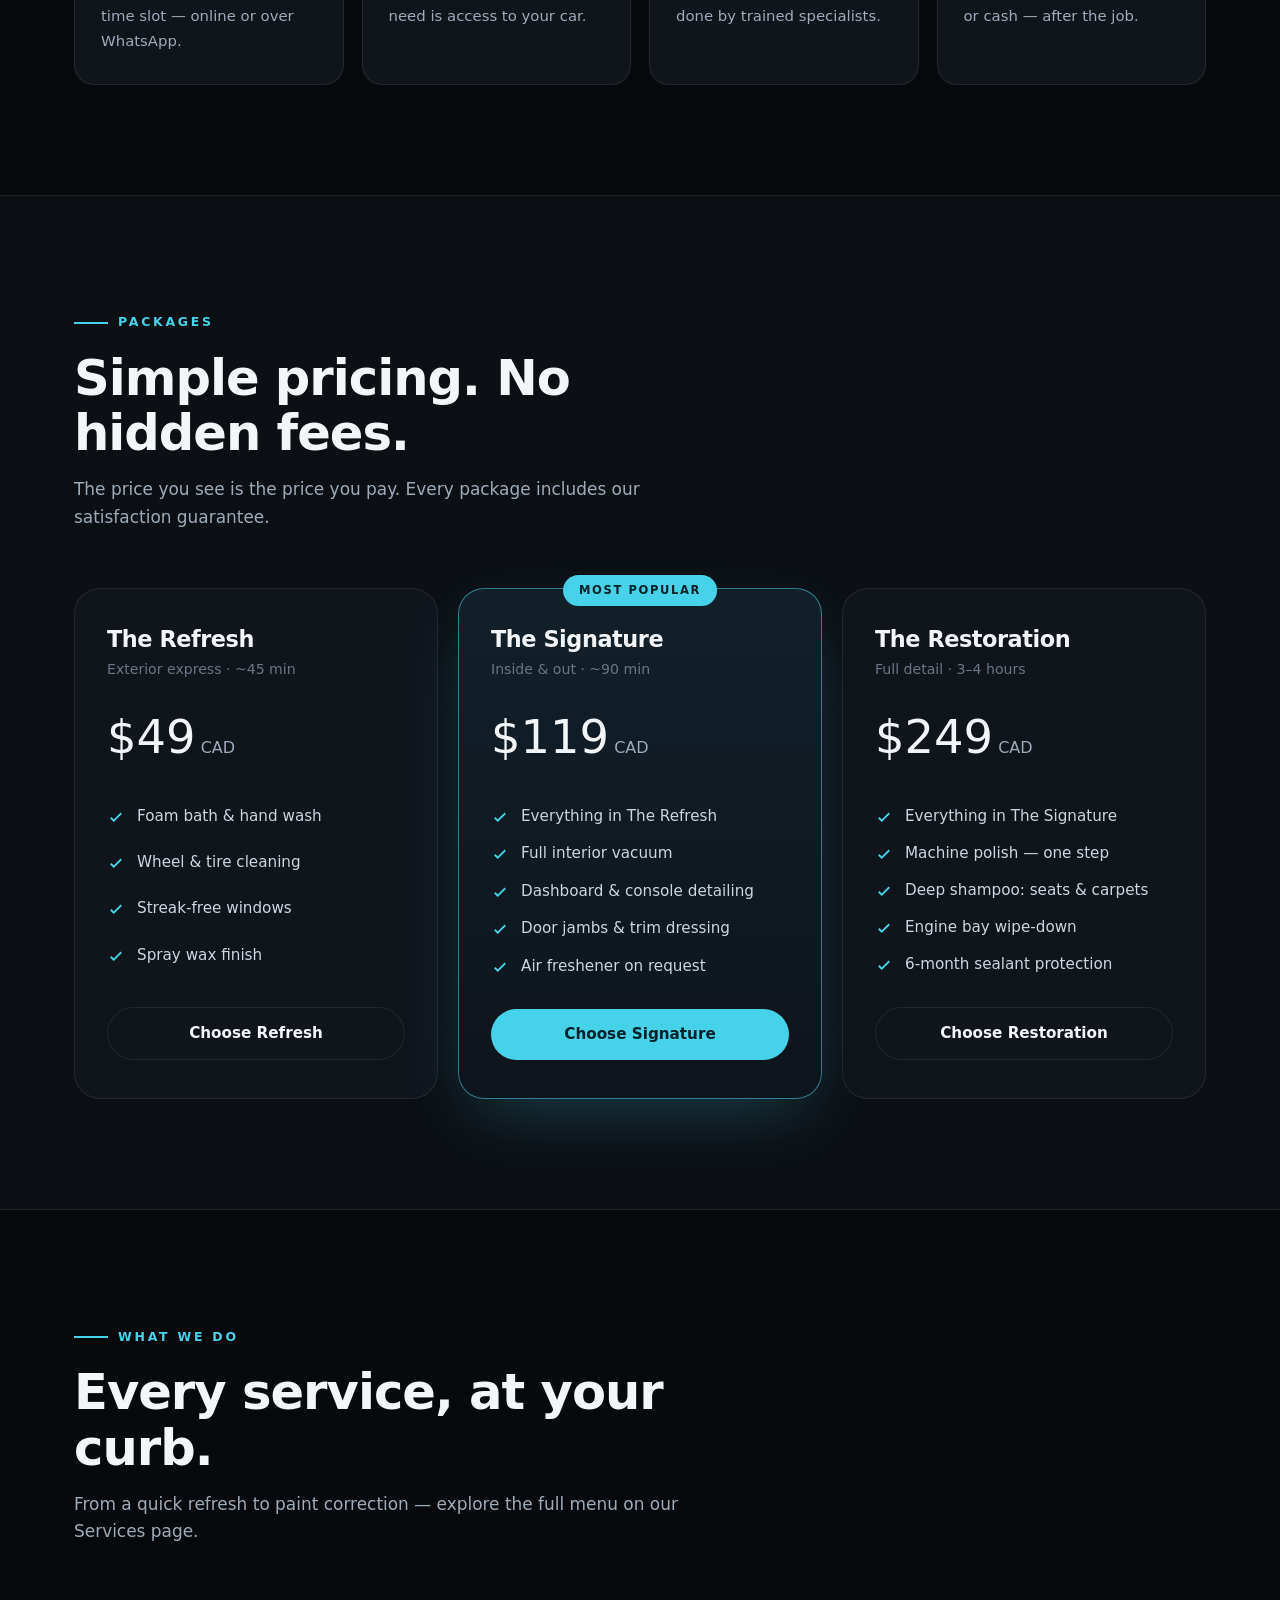
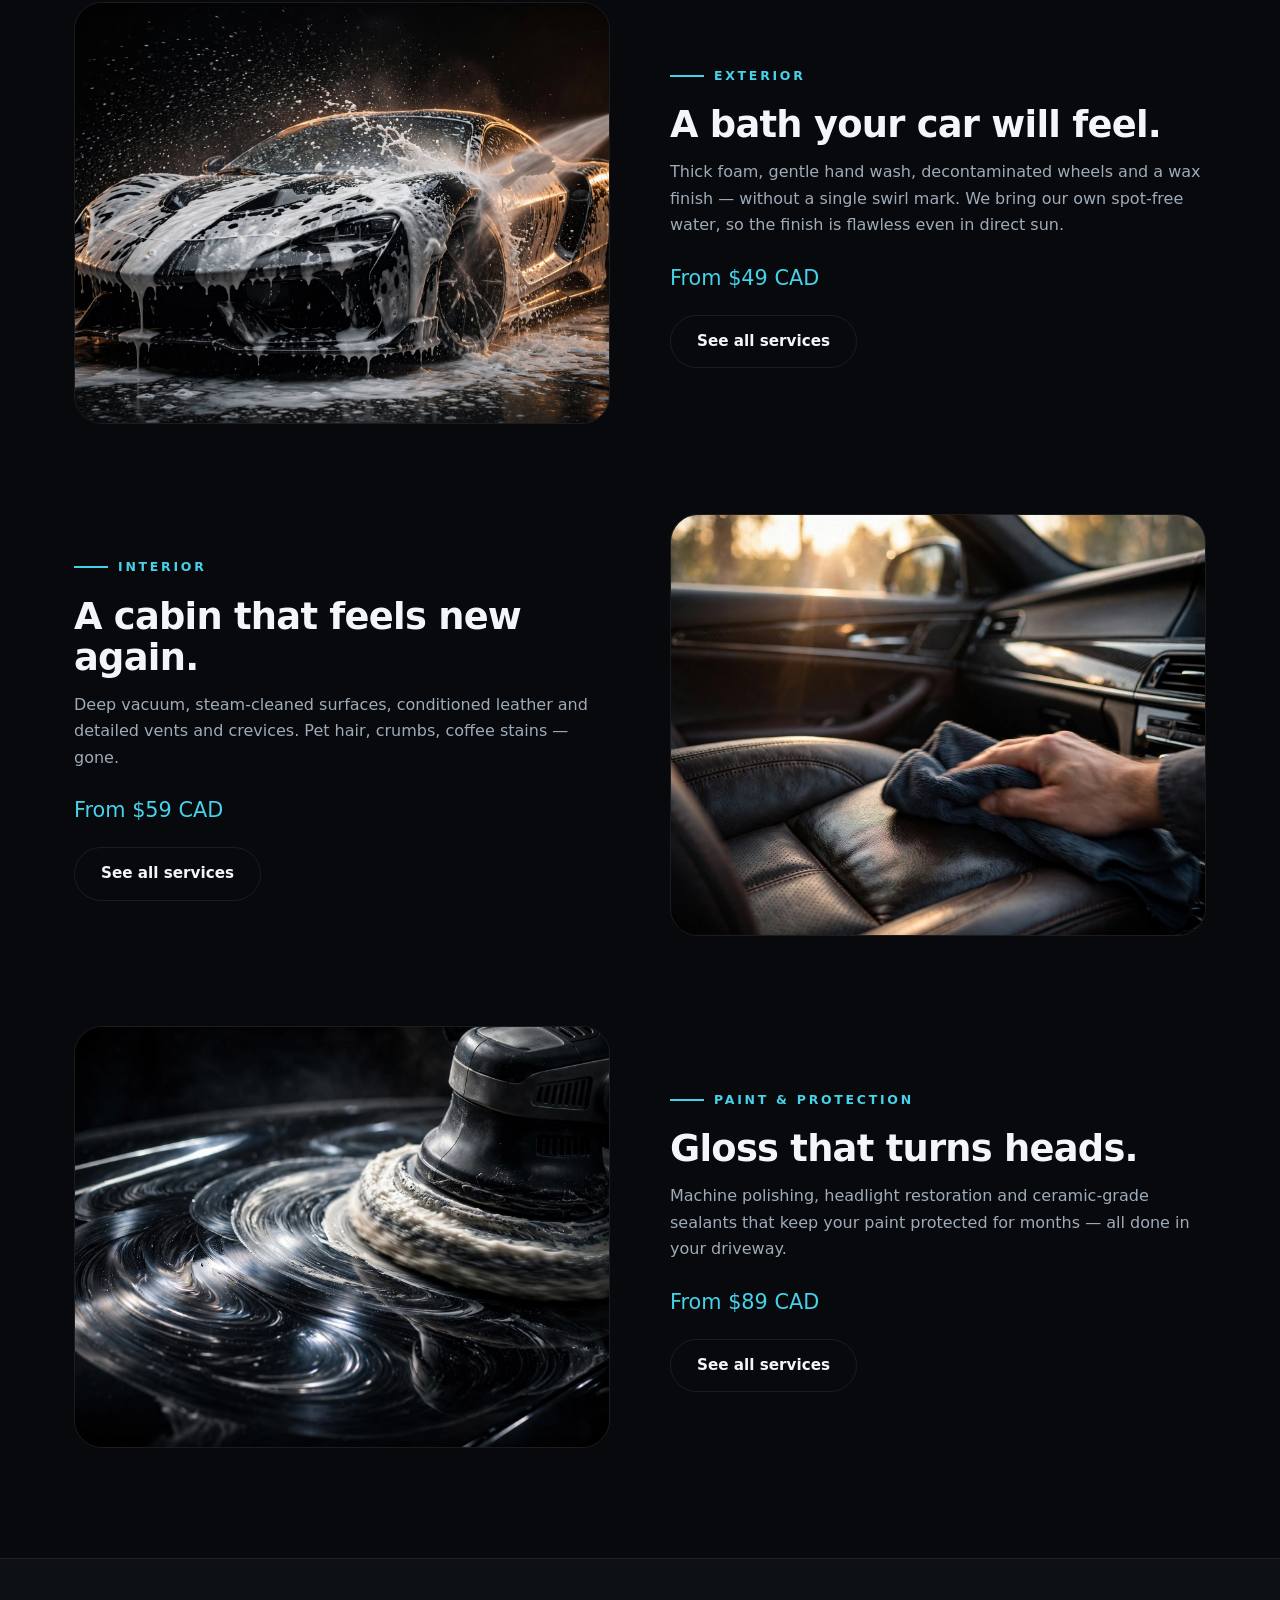
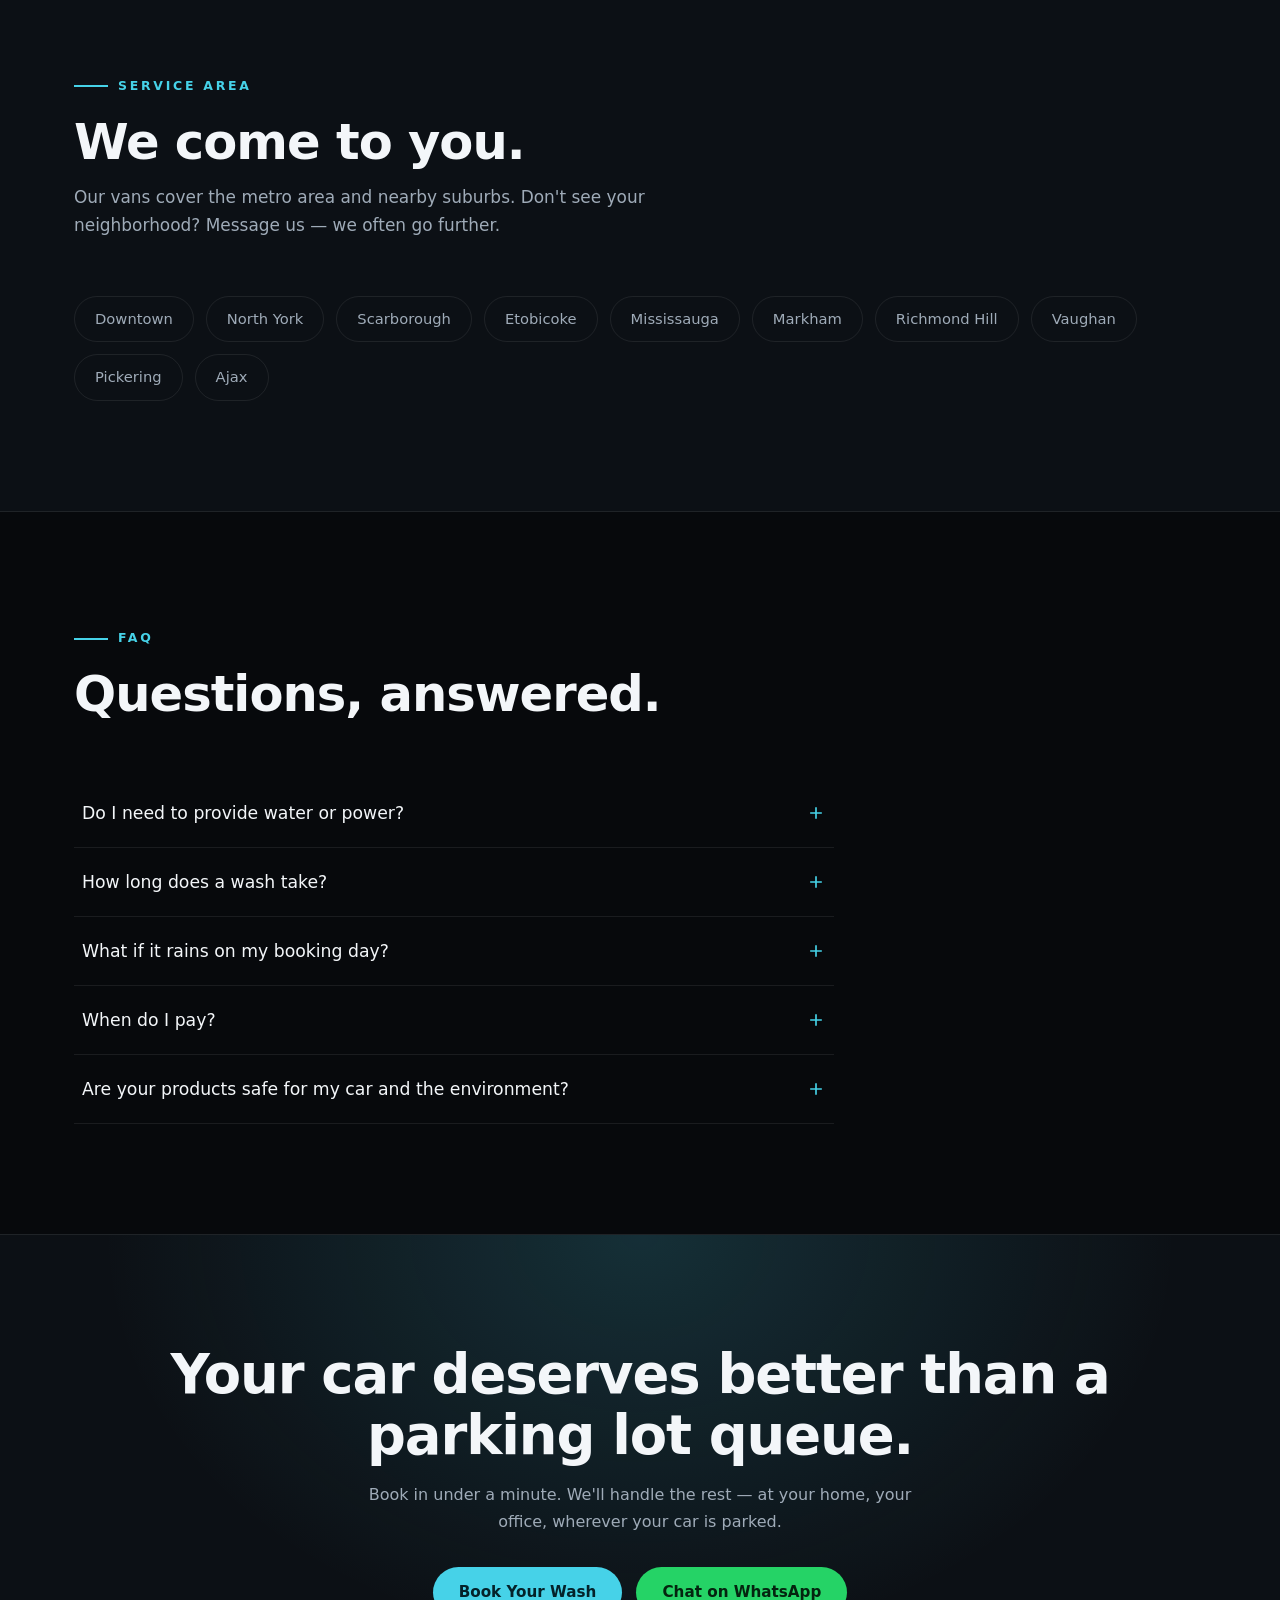
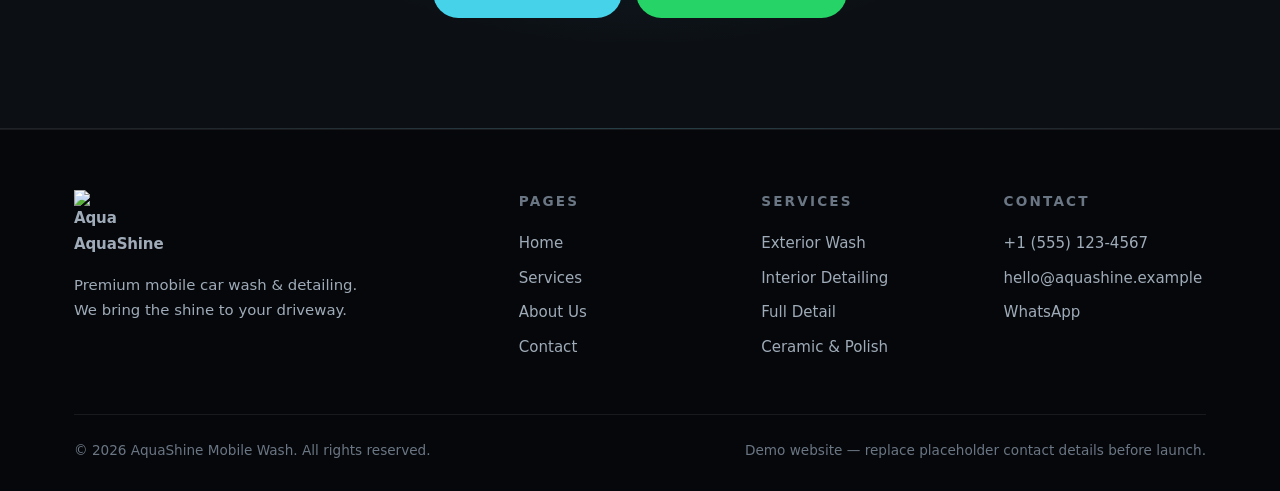
==== commit 21cbdc68: "Add logo + directional scroll reveals (index.html)" ====
--- a/index.html
+++ b/index.html
@@ -8,13 +8,14 @@
 <link rel="preconnect" href="https://fonts.googleapis.com">
 <link rel="preconnect" href="https://fonts.gstatic.com" crossorigin>
 <link href="https://fonts.googleapis.com/css2?family=Inter:wght@400;500;600;700&family=Space+Grotesk:wght@500;600;700&display=swap" rel="stylesheet">
+<link rel="icon" type="image/png" href="assets/logo.png">
 <link rel="stylesheet" href="styles.css">
 </head>
 <body>
 
 <nav class="nav">
   <div class="nav-in">
-    <a class="logo" href="index.html"><i><svg viewBox="0 0 24 24" fill="none" stroke="#04222a" stroke-width="2"><path d="M12 2.7S6 10 6 14a6 6 0 0 0 12 0c0-4-6-11.3-6-11.3z"/></svg></i>AquaShine</a>
+    <a class="logo" href="index.html"><img src="assets/logo.png" alt="AquaShine logo" width="42" height="42">AquaShine</a>
     <div class="nav-links">
       <a href="index.html" class="on">Home</a>
       <a href="services.html">Services</a>
@@ -244,7 +245,7 @@
   <div class="wrap">
     <div class="f-grid">
       <div>
-        <a class="logo" href="index.html" style="margin-bottom:16px"><i><svg viewBox="0 0 24 24" fill="none" stroke="#04222a" stroke-width="2"><path d="M12 2.7S6 10 6 14a6 6 0 0 0 12 0c0-4-6-11.3-6-11.3z"/></svg></i>AquaShine</a>
+        <a class="logo" href="index.html" style="margin-bottom:16px"><img src="assets/logo.png" alt="AquaShine logo" width="42" height="42">AquaShine</a>
         <p style="color:var(--muted);font-size:.93rem;max-width:32ch">Premium mobile car wash &amp; detailing. We bring the shine to your driveway.</p>
       </div>
       <div>
--- a/styles.css
+++ b/styles.css
@@ -0,0 +1,208 @@
+/* AquaShine — Mobile Car Wash | dark premium editorial */
+:root{
+  --bg:#07090c; --bg2:#0c1015; --card:#10151c; --card2:#141b24;
+  --line:rgba(255,255,255,.08);
+  --text:#f3f6f9; --muted:#9fabb8; --faint:#6b7684;
+  --aqua:#46d2e8; --aqua-deep:#1d9db5; --aqua-glow:rgba(70,210,232,.28);
+  --gold:#e8b34b;
+  --r:20px;
+  --font-d:'Space Grotesk',system-ui,sans-serif;
+  --font-b:'Inter',system-ui,sans-serif;
+  --max:1180px;
+}
+*{margin:0;padding:0;box-sizing:border-box}
+html{scroll-behavior:smooth}
+body{background:var(--bg);color:var(--text);font-family:var(--font-b);line-height:1.65;overflow-x:hidden}
+img{max-width:100%;display:block}
+a{color:inherit;text-decoration:none}
+.wrap{max-width:var(--max);margin:0 auto;padding:0 24px}
+h1,h2,h3{font-family:var(--font-d);line-height:1.12;letter-spacing:-.02em}
+.kicker{display:inline-flex;align-items:center;gap:10px;font-size:.78rem;letter-spacing:.22em;text-transform:uppercase;color:var(--aqua);font-weight:600;margin-bottom:18px}
+.kicker::before{content:"";width:34px;height:2px;background:var(--aqua);display:inline-block}
+.sec{padding:110px 0}
+.sec-head{max-width:640px;margin-bottom:56px}
+.sec-head h2{font-size:clamp(2rem,4.4vw,3.1rem);margin-bottom:14px}
+.sec-head p{color:var(--muted);font-size:1.06rem}
+
+/* ---------- nav ---------- */
+.nav{position:fixed;inset:0 0 auto 0;z-index:100;backdrop-filter:blur(14px);background:rgba(7,9,12,.62);border-bottom:1px solid var(--line)}
+.nav-in{max-width:var(--max);margin:0 auto;padding:16px 24px;display:flex;align-items:center;justify-content:space-between}
+.logo{font-family:var(--font-d);font-weight:700;font-size:1.35rem;letter-spacing:-.01em;display:flex;align-items:center;gap:10px}
+.logo i{width:34px;height:34px;border-radius:10px;background:linear-gradient(135deg,var(--aqua),var(--aqua-deep));display:grid;place-items:center}
+.logo i svg{width:20px;height:20px}
+.nav-links{display:flex;gap:34px;font-size:.95rem;color:var(--muted)}
+.nav-links a{position:relative;transition:color .25s}
+.nav-links a:hover,.nav-links a.on{color:var(--text)}
+.nav-links a.on::after{content:"";position:absolute;left:0;right:0;bottom:-6px;height:2px;background:var(--aqua);border-radius:2px}
+.btn{display:inline-flex;align-items:center;gap:10px;background:var(--aqua);color:#04222a;font-weight:700;font-size:.95rem;padding:13px 26px;border-radius:100px;border:0;cursor:pointer;transition:transform .25s,box-shadow .25s}
+.btn:hover{transform:translateY(-2px);box-shadow:0 12px 32px var(--aqua-glow)}
+.btn.ghost{background:transparent;color:var(--text);border:1px solid var(--line)}
+.btn.ghost:hover{box-shadow:none;border-color:var(--aqua)}
+.btn.wa{background:#25d366;color:#04240f}
+.burger{display:none;background:none;border:0;cursor:pointer}
+.burger svg{width:28px;height:28px;stroke:var(--text)}
+
+/* ---------- hero ---------- */
+.hero{position:relative;min-height:100svh;display:flex;align-items:flex-end;overflow:hidden}
+.hero video{position:absolute;inset:0;width:100%;height:100%;object-fit:cover}
+.hero::after{content:"";position:absolute;inset:0;background:linear-gradient(180deg,rgba(7,9,12,.55) 0%,rgba(7,9,12,.25) 40%,rgba(7,9,12,.92) 100%)}
+.hero-in{position:relative;z-index:2;width:100%;max-width:var(--max);margin:0 auto;padding:150px 24px 90px}
+.hero h1{font-size:clamp(2.7rem,7vw,5.2rem);max-width:14ch;margin-bottom:20px}
+.hero h1 em{font-style:normal;color:var(--aqua)}
+.hero p.lead{font-size:1.15rem;color:#cfd8e1;max-width:52ch;margin-bottom:34px}
+.hero-cta{display:flex;gap:14px;flex-wrap:wrap;margin-bottom:56px}
+.hero-stats{display:flex;gap:44px;flex-wrap:wrap;border-top:1px solid var(--line);padding-top:28px}
+.hero-stats div b{font-family:var(--font-d);font-size:1.7rem;display:block}
+.hero-stats div span{color:var(--muted);font-size:.88rem}
+
+/* ---------- trust strip ---------- */
+.trust{border-block:1px solid var(--line);background:var(--bg2)}
+.trust-in{max-width:var(--max);margin:0 auto;padding:26px 24px;display:flex;gap:36px;flex-wrap:wrap;align-items:center;justify-content:space-between;color:var(--muted);font-size:.95rem}
+.trust-in span{display:inline-flex;align-items:center;gap:10px}
+.trust-in svg{width:20px;height:20px;stroke:var(--aqua);fill:none;stroke-width:1.8}
+
+/* ---------- steps ---------- */
+.steps{display:grid;grid-template-columns:repeat(4,1fr);gap:18px}
+.step{background:var(--card);border:1px solid var(--line);border-radius:var(--r);padding:30px 26px;position:relative;transition:transform .3s,border-color .3s}
+.step:hover{transform:translateY(-6px);border-color:rgba(70,210,232,.4)}
+.step .n{font-family:var(--font-d);font-size:.8rem;color:var(--aqua);letter-spacing:.2em;margin-bottom:16px;display:block}
+.step .ic{width:52px;height:52px;border-radius:14px;background:rgba(70,210,232,.1);display:grid;place-items:center;margin-bottom:18px}
+.step .ic svg{width:26px;height:26px;stroke:var(--aqua);fill:none;stroke-width:1.7}
+.step h3{font-size:1.15rem;margin-bottom:8px}
+.step p{color:var(--muted);font-size:.93rem}
+
+/* ---------- packages ---------- */
+.pkgs{display:grid;grid-template-columns:repeat(3,1fr);gap:20px;align-items:stretch}
+.pkg{background:var(--card);border:1px solid var(--line);border-radius:26px;padding:38px 32px;display:flex;flex-direction:column;position:relative;transition:transform .3s,box-shadow .3s}
+.pkg:hover{transform:translateY(-6px)}
+.pkg.hot{background:linear-gradient(180deg,#12202a,#0e141b);border:1px solid rgba(70,210,232,.55);box-shadow:0 24px 70px -20px var(--aqua-glow)}
+.pkg .tag{position:absolute;top:-14px;left:50%;transform:translateX(-50%);background:var(--aqua);color:#04222a;font-size:.72rem;font-weight:800;letter-spacing:.14em;padding:6px 16px;border-radius:100px;text-transform:uppercase;white-space:nowrap}
+.pkg h3{font-size:1.4rem;margin-bottom:6px}
+.pkg .dur{color:var(--faint);font-size:.88rem;margin-bottom:18px}
+.pkg .price{font-family:var(--font-d);font-size:2.9rem;margin-bottom:4px}
+.pkg .price small{font-size:1rem;color:var(--muted);font-family:var(--font-b)}
+.pkg ul{list-style:none;margin:24px 0 30px;display:grid;gap:12px;flex:1}
+.pkg ul li{display:flex;gap:12px;color:#cdd6df;font-size:.95rem;align-items:flex-start}
+.pkg ul li svg{width:18px;height:18px;stroke:var(--aqua);fill:none;stroke-width:2.4;flex-shrink:0;margin-top:4px}
+.pkg .btn{justify-content:center}
+
+/* ---------- feature rows ---------- */
+.feat{display:grid;grid-template-columns:1fr 1fr;gap:60px;align-items:center;margin-bottom:90px}
+.feat:last-child{margin-bottom:0}
+.feat.rev>div:first-child{order:2}
+.feat .pic{border-radius:28px;overflow:hidden;border:1px solid var(--line);position:relative}
+.feat .pic img{width:100%;height:420px;object-fit:cover;transition:transform .8s}
+.feat .pic:hover img{transform:scale(1.04)}
+.feat h3{font-size:clamp(1.6rem,3vw,2.3rem);margin-bottom:14px}
+.feat p{color:var(--muted);margin-bottom:22px}
+.feat .from{font-family:var(--font-d);font-size:1.3rem;color:var(--aqua);margin-bottom:20px;display:block}
+
+/* ---------- guarantee cards ---------- */
+.guar{display:grid;grid-template-columns:repeat(3,1fr);gap:18px}
+.guar .step{text-align:left}
+
+/* ---------- coverage ---------- */
+.cover{background:var(--bg2);border-block:1px solid var(--line)}
+.areas{display:flex;flex-wrap:wrap;gap:12px;margin-top:30px}
+.areas span{border:1px solid var(--line);border-radius:100px;padding:10px 20px;font-size:.92rem;color:var(--muted);transition:.25s}
+.areas span:hover{border-color:var(--aqua);color:var(--text)}
+
+/* ---------- faq ---------- */
+.faq{max-width:760px}
+.faq-item{border-bottom:1px solid var(--line)}
+.faq-q{width:100%;background:none;border:0;color:var(--text);font-family:var(--font-d);font-size:1.08rem;text-align:left;padding:24px 8px;cursor:pointer;display:flex;justify-content:space-between;align-items:center;gap:16px}
+.faq-q svg{width:20px;height:20px;stroke:var(--aqua);fill:none;stroke-width:2;flex-shrink:0;transition:transform .3s}
+.faq-item.open .faq-q svg{transform:rotate(45deg)}
+.faq-a{max-height:0;overflow:hidden;transition:max-height .4s ease;color:var(--muted);font-size:.96rem}
+.faq-a p{padding:0 8px 26px}
+
+/* ---------- cta band ---------- */
+.band{background:radial-gradient(60% 120% at 50% 0%,rgba(70,210,232,.16),transparent 70%),var(--bg2);border-block:1px solid var(--line);text-align:center}
+.band h2{font-size:clamp(2rem,5vw,3.4rem);margin-bottom:16px}
+.band p{color:var(--muted);margin-bottom:32px;max-width:56ch;margin-inline:auto}
+.band .row{display:flex;gap:14px;justify-content:center;flex-wrap:wrap}
+
+/* ---------- footer ---------- */
+footer{border-top:1px solid var(--line);padding:60px 0 30px;background:#05070a}
+.f-grid{display:grid;grid-template-columns:2fr 1fr 1fr 1fr;gap:40px;margin-bottom:44px}
+.f-grid h4{font-size:.85rem;letter-spacing:.16em;text-transform:uppercase;color:var(--faint);margin-bottom:18px;font-family:var(--font-b)}
+.f-grid a{display:block;color:var(--muted);font-size:.94rem;margin-bottom:10px;transition:color .2s}
+.f-grid a:hover{color:var(--aqua)}
+.f-bottom{border-top:1px solid var(--line);padding-top:24px;display:flex;justify-content:space-between;color:var(--faint);font-size:.85rem;flex-wrap:wrap;gap:10px}
+
+/* ---------- whatsapp float ---------- */
+.wa-float{position:fixed;right:24px;bottom:24px;z-index:120;width:60px;height:60px;border-radius:50%;background:#25d366;display:grid;place-items:center;box-shadow:0 10px 30px rgba(37,211,102,.45);transition:transform .25s}
+.wa-float:hover{transform:scale(1.1)}
+.wa-float svg{width:30px;height:30px;fill:#fff}
+.wa-float::before{content:"";position:absolute;inset:-4px;border-radius:50%;border:2px solid rgba(37,211,102,.5);animation:pulse 2s infinite}
+@keyframes pulse{0%{transform:scale(.9);opacity:1}100%{transform:scale(1.25);opacity:0}}
+
+/* ---------- page hero (inner) ---------- */
+.page-hero{padding:170px 0 70px;background:radial-gradient(50% 90% at 50% 0%,rgba(70,210,232,.12),transparent 70%)}
+.page-hero h1{font-size:clamp(2.4rem,5.5vw,4rem);margin-bottom:16px}
+.page-hero p{color:var(--muted);font-size:1.1rem;max-width:60ch}
+
+/* ---------- service menu ---------- */
+.menu-cat{margin-bottom:70px}
+.menu-cat>h3{font-size:1.7rem;margin-bottom:8px;display:flex;align-items:center;gap:14px}
+.menu-cat>h3 .ic{width:46px;height:46px;border-radius:12px;background:rgba(70,210,232,.1);display:grid;place-items:center}
+.menu-cat>h3 .ic svg{width:24px;height:24px;stroke:var(--aqua);fill:none;stroke-width:1.7}
+.menu-cat>p{color:var(--muted);margin-bottom:28px;max-width:64ch}
+.menu-grid{display:grid;grid-template-columns:repeat(3,1fr);gap:18px}
+.svc{background:var(--card);border:1px solid var(--line);border-radius:var(--r);padding:28px;transition:transform .3s,border-color .3s}
+.svc:hover{transform:translateY(-5px);border-color:rgba(70,210,232,.4)}
+.svc h4{font-family:var(--font-d);font-size:1.15rem;margin-bottom:8px}
+.svc p{color:var(--muted);font-size:.9rem;margin-bottom:18px;min-height:66px}
+.svc .pr{display:flex;justify-content:space-between;align-items:center;border-top:1px solid var(--line);padding-top:16px}
+.svc .pr b{font-family:var(--font-d);font-size:1.45rem;color:var(--aqua)}
+.svc .pr span{color:var(--faint);font-size:.82rem}
+
+/* ---------- about ---------- */
+.about-grid{display:grid;grid-template-columns:1fr 1fr;gap:60px;align-items:center;margin-bottom:100px}
+.about-grid .pic{border-radius:28px;overflow:hidden;border:1px solid var(--line)}
+.about-grid .pic img{width:100%;height:480px;object-fit:cover}
+.values{display:grid;grid-template-columns:repeat(3,1fr);gap:18px}
+
+/* ---------- contact ---------- */
+.contact-grid{display:grid;grid-template-columns:1.15fr .85fr;gap:50px;align-items:start}
+.form{background:var(--card);border:1px solid var(--line);border-radius:26px;padding:40px}
+.f-row{display:grid;grid-template-columns:1fr 1fr;gap:16px}
+.f-group{margin-bottom:18px}
+.f-group label{display:block;font-size:.85rem;color:var(--muted);margin-bottom:8px;letter-spacing:.04em}
+.f-group input,.f-group select,.f-group textarea{width:100%;background:var(--bg2);border:1px solid var(--line);border-radius:12px;color:var(--text);padding:13px 16px;font-family:var(--font-b);font-size:.95rem;transition:border-color .2s}
+.f-group input:focus,.f-group select:focus,.f-group textarea:focus{outline:none;border-color:var(--aqua)}
+.f-group textarea{min-height:120px;resize:vertical}
+.info-card{background:var(--card);border:1px solid var(--line);border-radius:var(--r);padding:30px;margin-bottom:18px}
+.info-card h3{font-size:1.2rem;margin-bottom:14px}
+.info-card p{color:var(--muted);font-size:.95rem;margin-bottom:8px}
+.info-card a.tel{font-family:var(--font-d);font-size:1.35rem;color:var(--aqua)}
+
+/* ---------- reveal ---------- */
+.rv{opacity:0;transform:translateY(28px);transition:opacity .7s ease,transform .7s ease}
+.rv.in{opacity:1;transform:none}
+@media(prefers-reduced-motion:reduce){.rv{opacity:1;transform:none}.hero video{animation:none}}
+
+/* ---------- responsive ---------- */
+@media(max-width:960px){
+  .steps{grid-template-columns:1fr 1fr}
+  .pkgs{grid-template-columns:1fr;max-width:520px;margin:0 auto}
+  .feat{grid-template-columns:1fr;gap:34px}
+  .feat.rev>div:first-child{order:0}
+  .guar{grid-template-columns:1fr}
+  .menu-grid{grid-template-columns:1fr 1fr}
+  .about-grid{grid-template-columns:1fr}
+  .values{grid-template-columns:1fr}
+  .contact-grid{grid-template-columns:1fr}
+  .f-grid{grid-template-columns:1fr 1fr}
+}
+@media(max-width:640px){
+  .nav-links{display:none;position:absolute;top:100%;left:0;right:0;background:rgba(7,9,12,.97);flex-direction:column;padding:20px 24px;gap:18px;border-bottom:1px solid var(--line)}
+  .nav-links.open{display:flex}
+  .burger{display:block}
+  .nav-cta{display:none}
+  .steps{grid-template-columns:1fr}
+  .menu-grid{grid-template-columns:1fr}
+  .f-row{grid-template-columns:1fr}
+  .sec{padding:76px 0}
+  .hero-stats{gap:26px}
+}
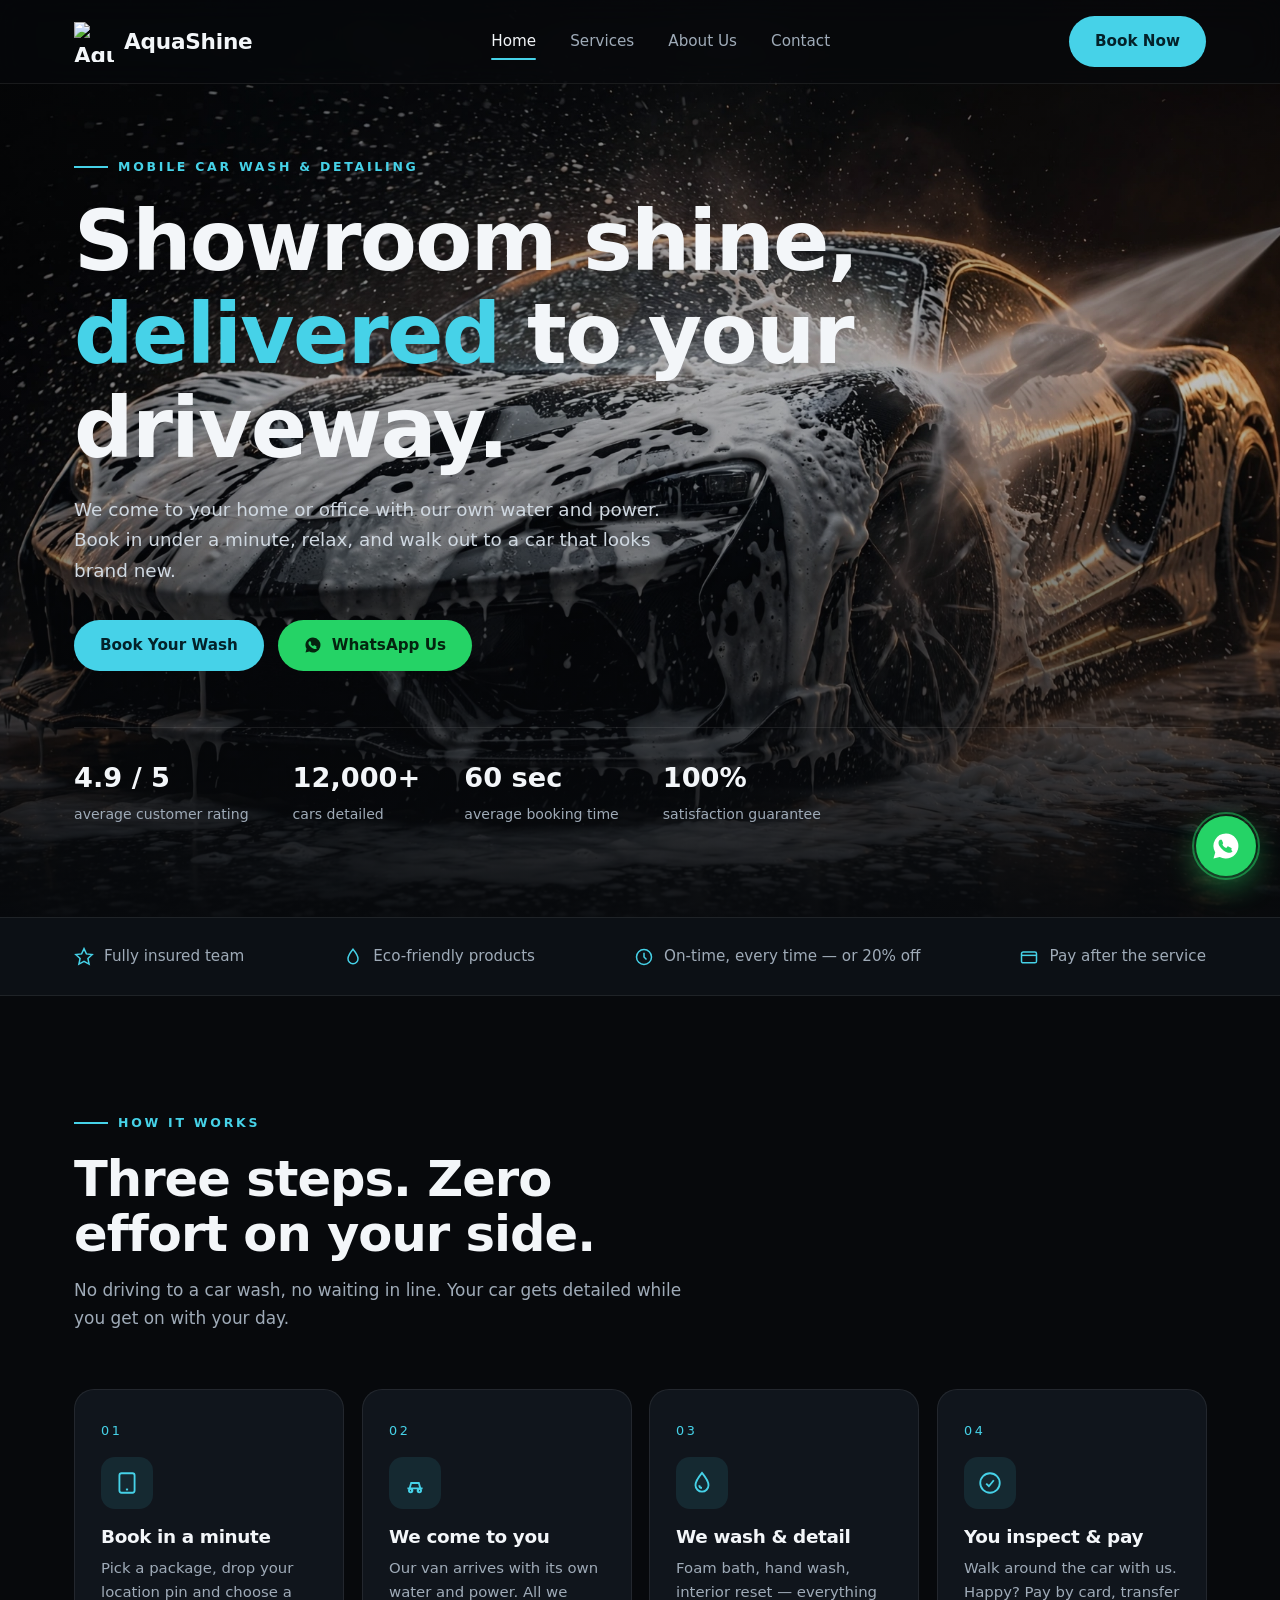
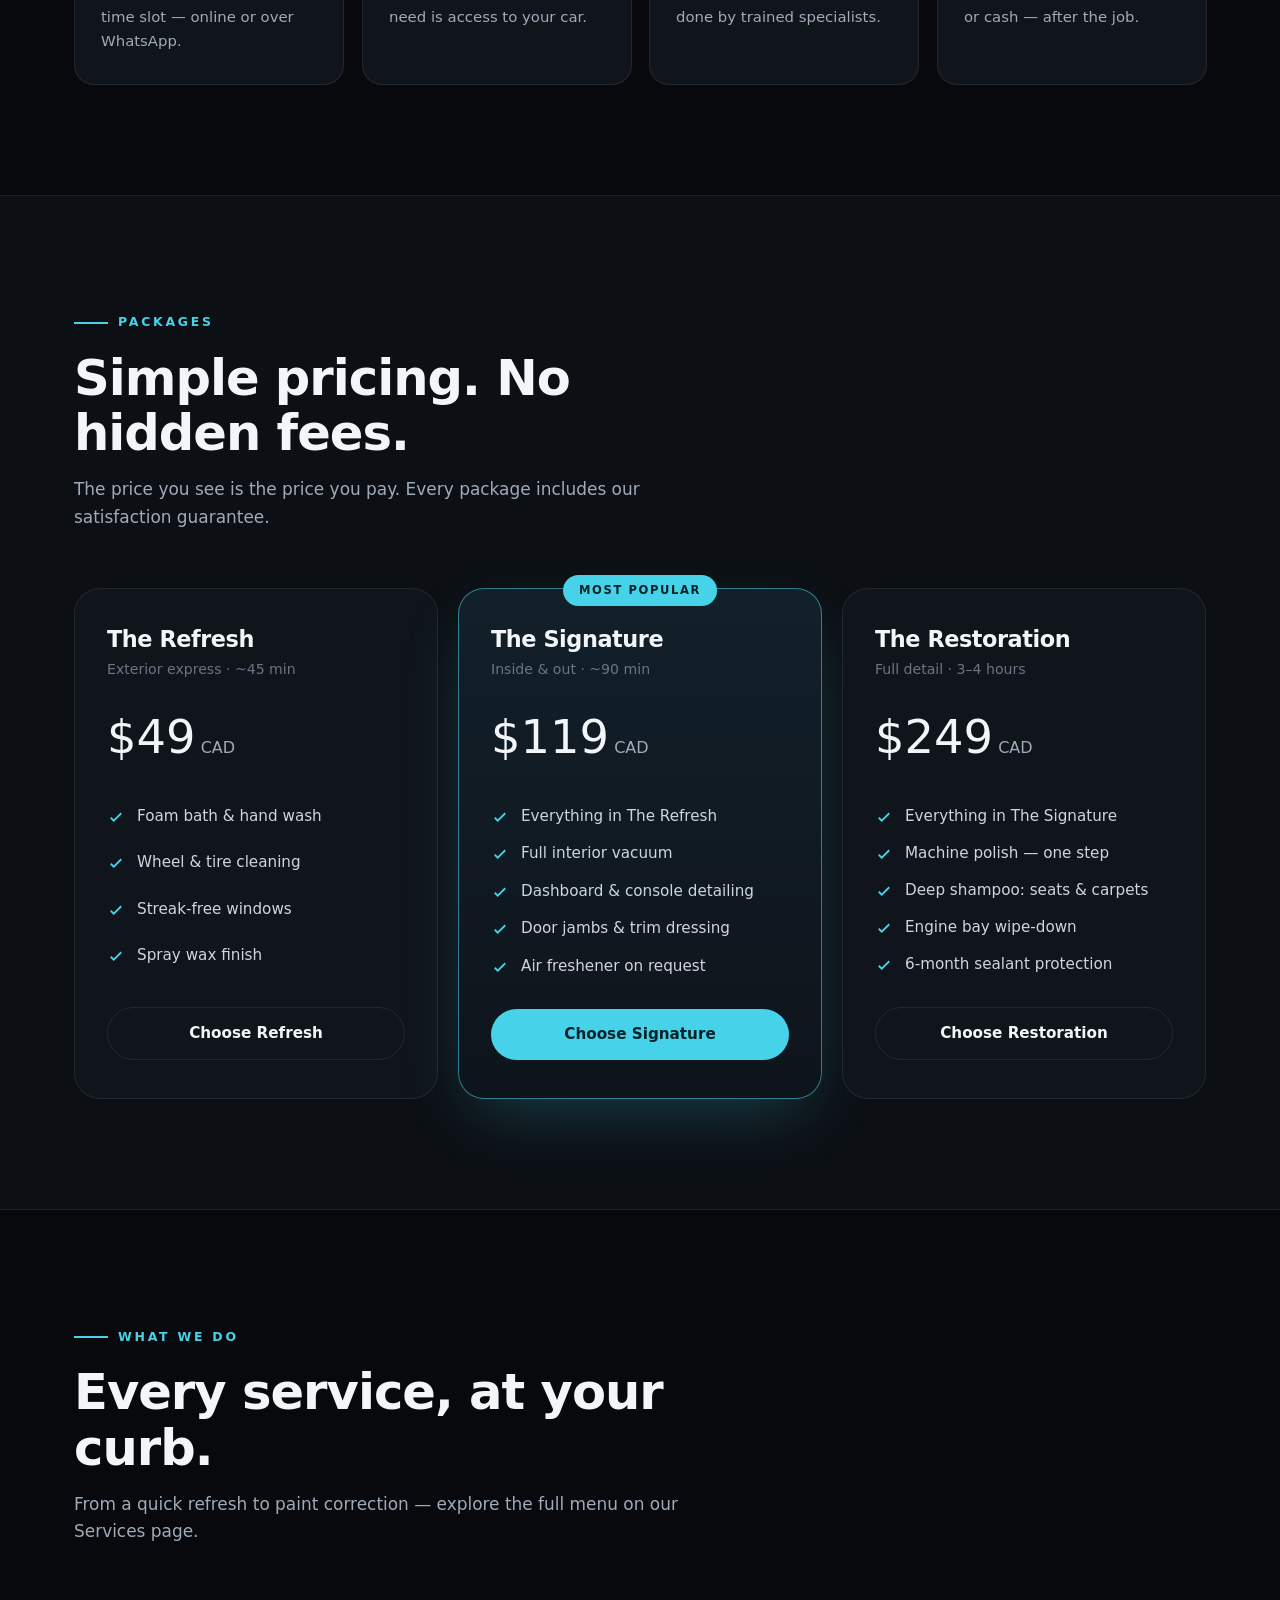
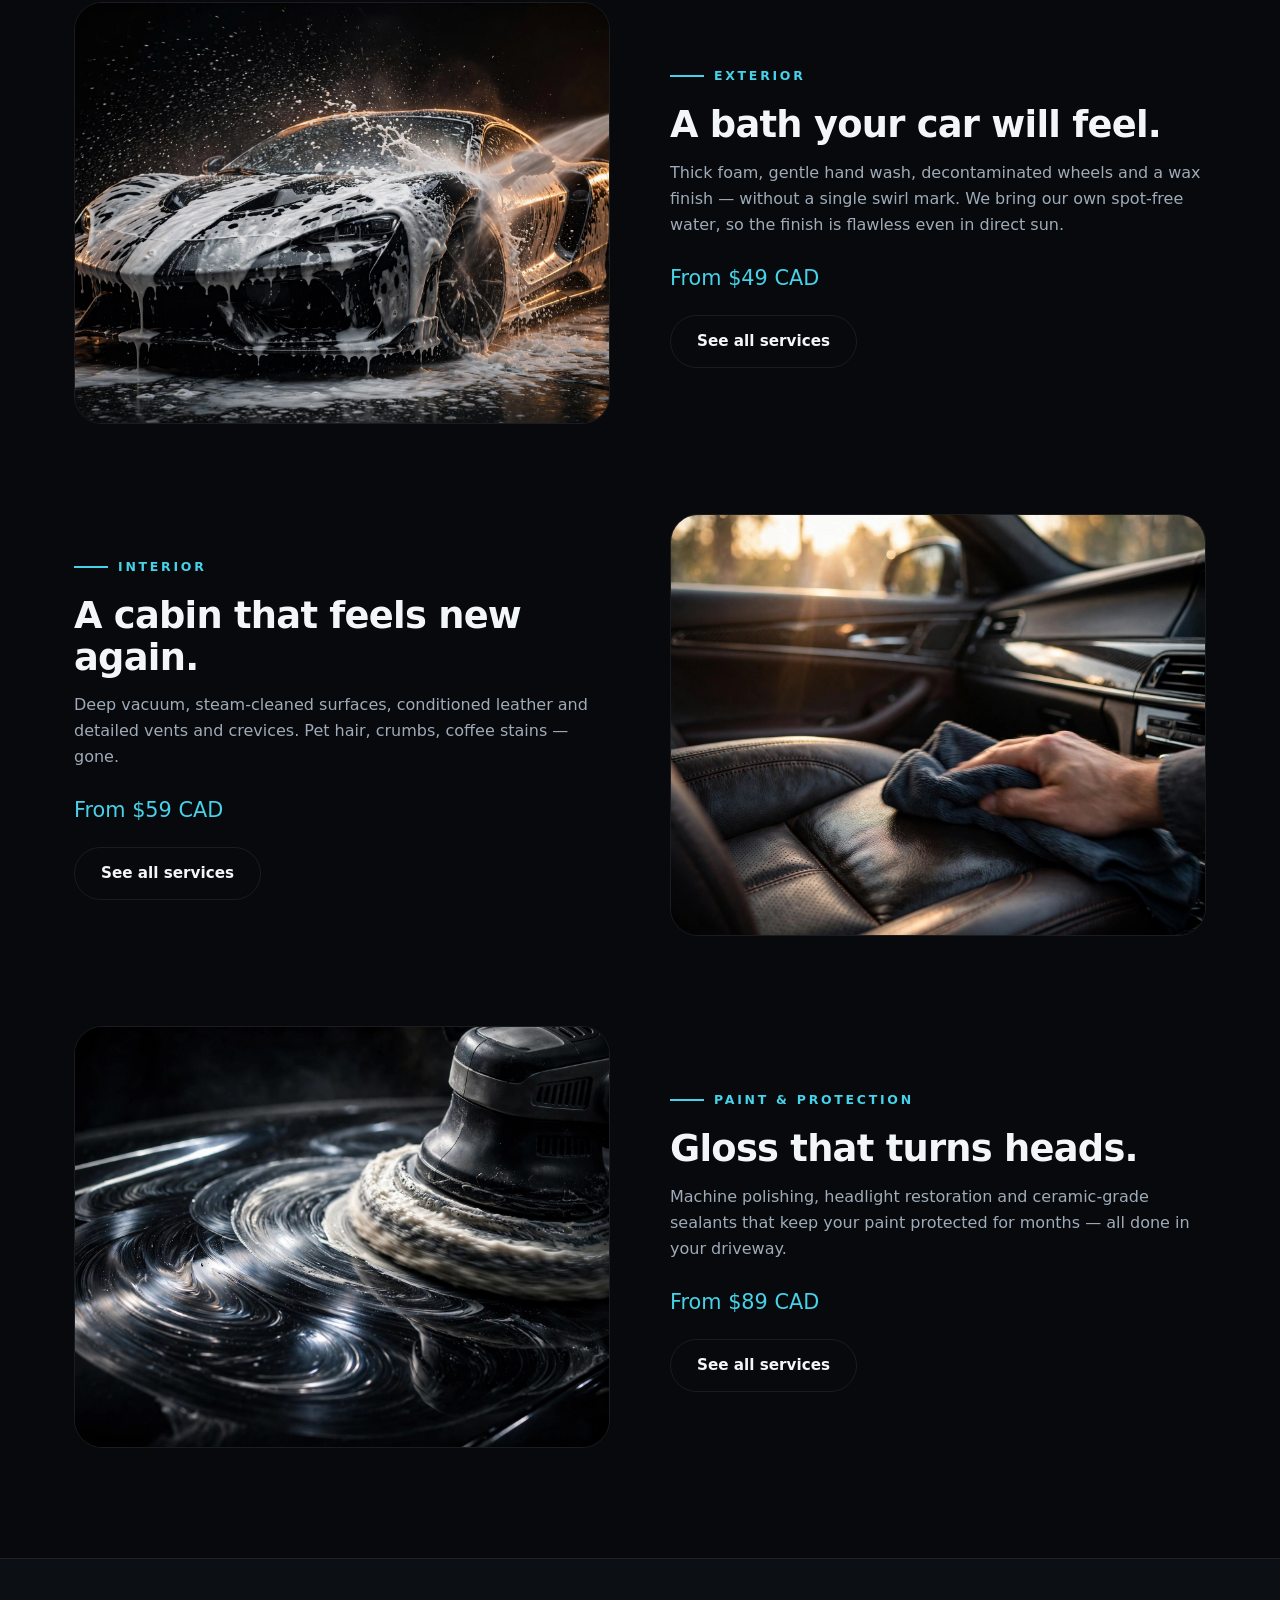
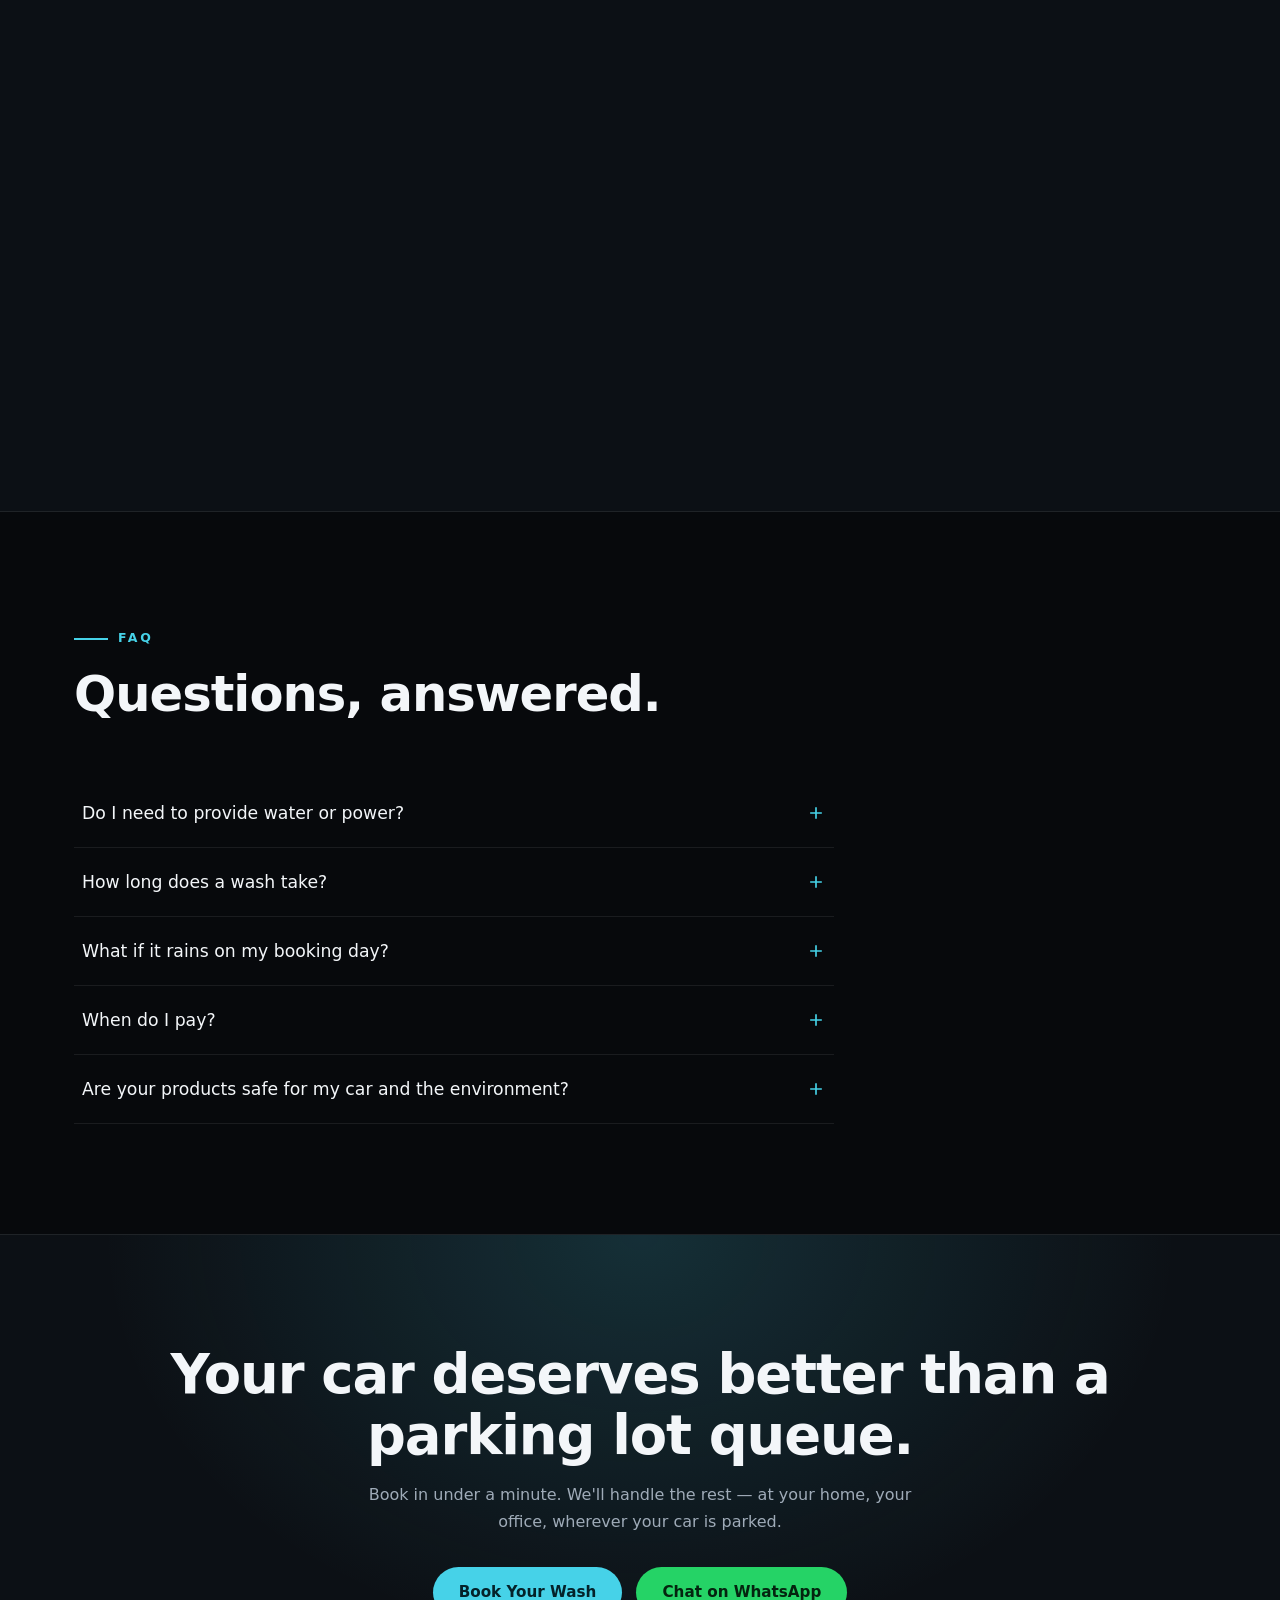
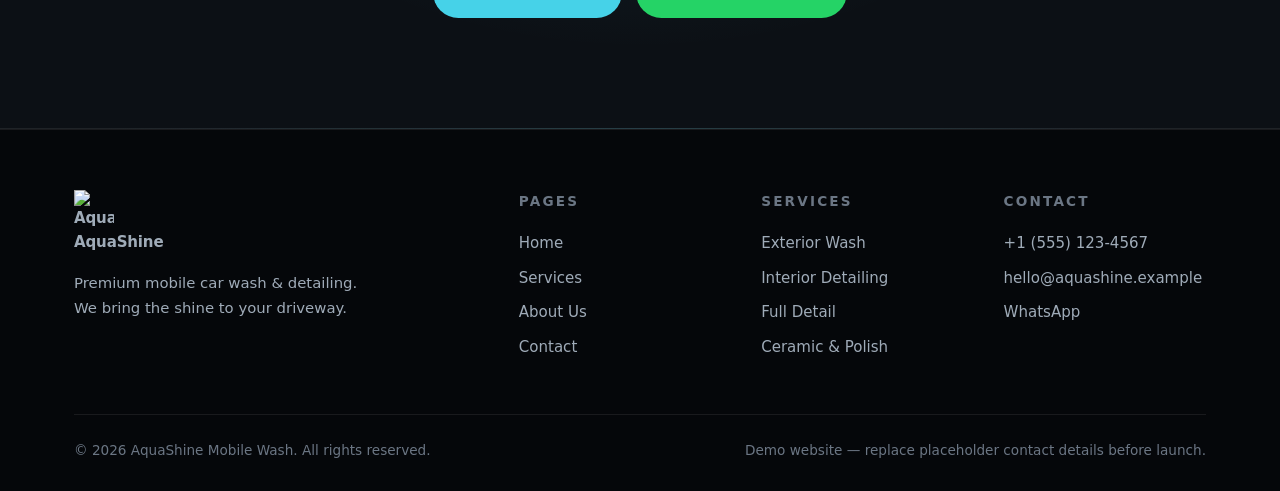
==== commit 0ae042a1: "Point logo to new transparent aqua monogram (index.html)" ====
--- a/index.html
+++ b/index.html
@@ -8,14 +8,14 @@
 <link rel="preconnect" href="https://fonts.googleapis.com">
 <link rel="preconnect" href="https://fonts.gstatic.com" crossorigin>
 <link href="https://fonts.googleapis.com/css2?family=Inter:wght@400;500;600;700&family=Space+Grotesk:wght@500;600;700&display=swap" rel="stylesheet">
-<link rel="icon" type="image/png" href="assets/logo.png">
+<link rel="icon" type="image/png" href="assets/logo-as.png">
 <link rel="stylesheet" href="styles.css">
 </head>
 <body>
 
 <nav class="nav">
   <div class="nav-in">
-    <a class="logo" href="index.html"><img src="assets/logo.png" alt="AquaShine logo" width="42" height="42">AquaShine</a>
+    <a class="logo" href="index.html"><img src="assets/logo-as.png" alt="AquaShine logo" width="42" height="42">AquaShine</a>
     <div class="nav-links">
       <a href="index.html" class="on">Home</a>
       <a href="services.html">Services</a>
@@ -245,7 +245,7 @@
   <div class="wrap">
     <div class="f-grid">
       <div>
-        <a class="logo" href="index.html" style="margin-bottom:16px"><img src="assets/logo.png" alt="AquaShine logo" width="42" height="42">AquaShine</a>
+        <a class="logo" href="index.html" style="margin-bottom:16px"><img src="assets/logo-as.png" alt="AquaShine logo" width="42" height="42">AquaShine</a>
         <p style="color:var(--muted);font-size:.93rem;max-width:32ch">Premium mobile car wash &amp; detailing. We bring the shine to your driveway.</p>
       </div>
       <div>
--- a/styles.css
+++ b/styles.css
@@ -206,3 +206,12 @@
   .sec{padding:76px 0}
   .hero-stats{gap:26px}
 }
+
+/* ---------- logo image ---------- */
+.logo img{height:40px;width:auto;flex:none;display:block}
+/* ---------- directional reveals ---------- */
+.rv-l,.rv-r{opacity:0;transition:opacity .85s cubic-bezier(.22,.61,.36,1),transform .85s cubic-bezier(.22,.61,.36,1);will-change:transform,opacity}
+.rv-l{transform:translateX(-64px)}
+.rv-r{transform:translateX(64px)}
+.rv-l.in,.rv-r.in{opacity:1;transform:none}
+@media(prefers-reduced-motion:reduce){.rv-l,.rv-r{opacity:1;transform:none;transition:none}}
